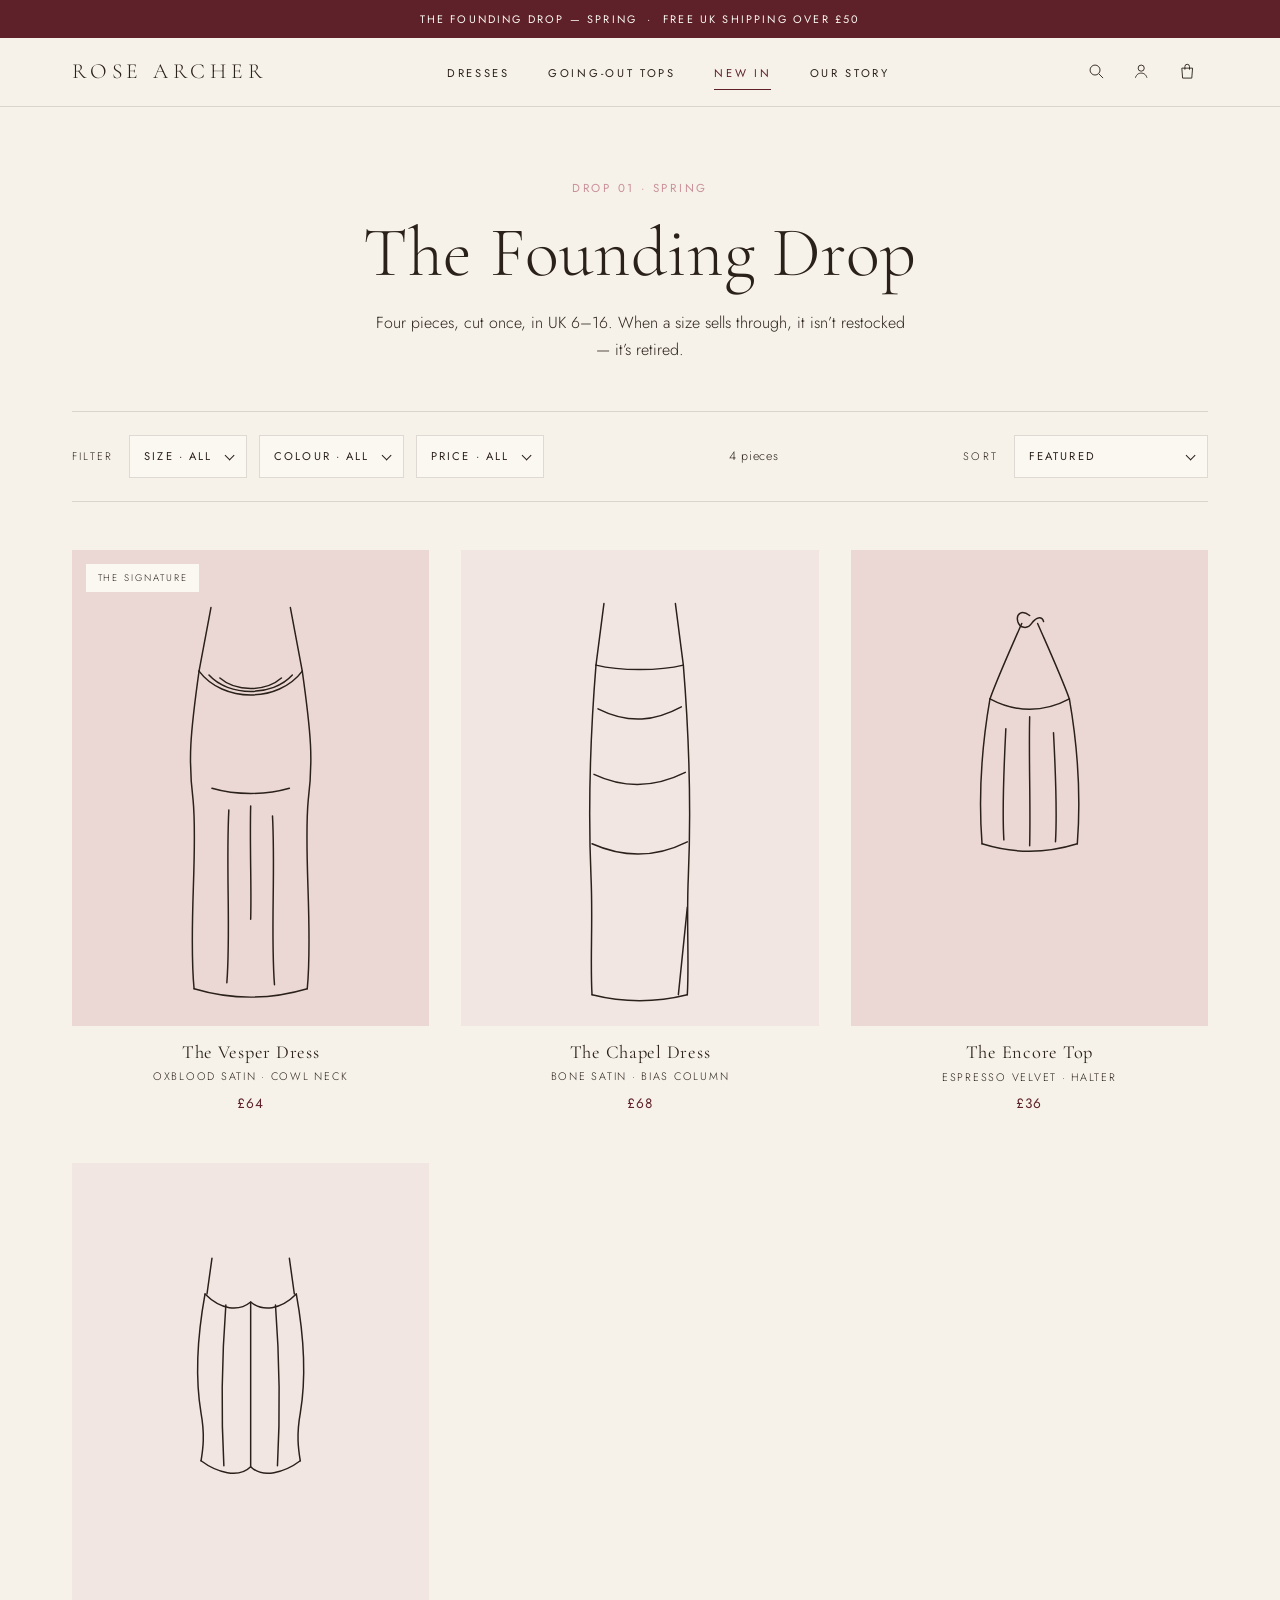
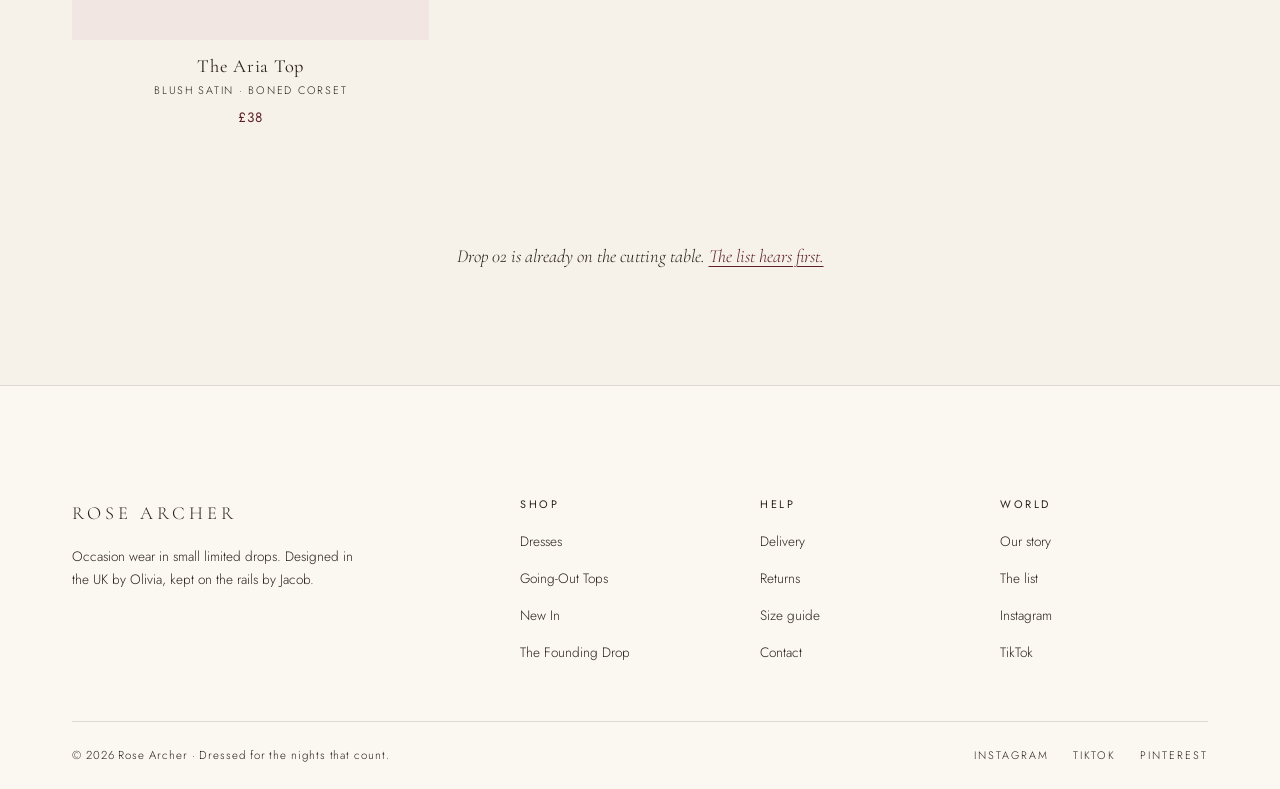
==== collection.html @ b54c7cce "Build Rose Archer storefront: homepage, product and collection pages Static HTML/CSS/JS occasion-wea" ====
<!DOCTYPE html>
<html lang="en-GB">
<head>
  <meta charset="UTF-8">
  <meta name="viewport" content="width=device-width, initial-scale=1.0">
  <title>The Founding Drop — Rose Archer</title>
  <meta name="description" content="Shop the Rose Archer founding drop — occasion dresses and going-out tops in a small limited release. UK sizes 6–16. When it's gone, it's gone.">
  <link rel="icon" href="data:image/svg+xml,%3Csvg xmlns='http://www.w3.org/2000/svg' viewBox='0 0 32 32'%3E%3Crect width='32' height='32' fill='%23F6F2EA'/%3E%3Ctext x='16' y='22' font-family='Georgia,serif' font-size='15' fill='%235E2129' text-anchor='middle'%3ERA%3C/text%3E%3C/svg%3E">
  <link rel="preconnect" href="https://fonts.googleapis.com">
  <link rel="preconnect" href="https://fonts.gstatic.com" crossorigin>
  <link href="https://fonts.googleapis.com/css2?family=Cormorant+Garamond:ital,wght@0,300;0,400;1,300;1,400&family=Jost:wght@300;400&display=swap" rel="stylesheet">
  <link rel="stylesheet" href="css/styles.css">
</head>
<body>

  <!-- ======================================================================
       SVG SPRITE — placeholder garment illustrations
       Swap the <svg> inside each .product-media for an <img> when
       photography exists — see README.md.
       ====================================================================== -->
  <svg xmlns="http://www.w3.org/2000/svg" style="display:none" aria-hidden="true">
    <symbol id="illo-vesper" viewBox="0 0 360 480">
      <g fill="none" stroke="currentColor" stroke-width="1.5" stroke-linecap="round" stroke-linejoin="round">
        <path d="M140 58 L128 122"/>
        <path d="M220 58 L232 122"/>
        <path d="M128 122 C152 154 208 154 232 122"/>
        <path d="M138 126 C158 148 202 148 222 126"/>
        <path d="M149 129 C165 143 195 143 211 129"/>
        <path d="M128 122 C119 186 117 212 122 252 C127 304 117 382 123 442"/>
        <path d="M232 122 C241 186 243 212 238 252 C233 304 243 382 237 442"/>
        <path d="M123 442 C160 453 200 453 237 442"/>
        <path d="M141 240 C165 247 195 247 219 240"/>
        <path d="M158 262 C155 322 160 384 156 436"/>
        <path d="M202 268 C205 326 200 386 204 438"/>
        <path d="M180 258 C179 300 181 342 180 372"/>
      </g>
    </symbol>
    <symbol id="illo-chapel" viewBox="0 0 360 480">
      <g fill="none" stroke="currentColor" stroke-width="1.5" stroke-linecap="round" stroke-linejoin="round">
        <path d="M144 54 L136 116"/>
        <path d="M216 54 L224 116"/>
        <path d="M136 116 C160 122 200 122 224 116"/>
        <path d="M136 116 C130 190 128 260 131 330 C133 374 130 414 132 448"/>
        <path d="M224 116 C230 190 232 260 229 330 C227 374 230 414 228 448"/>
        <path d="M132 448 C164 456 196 456 228 448"/>
        <path d="M138 160 C170 176 196 172 222 158"/>
        <path d="M134 226 C168 242 198 238 226 224"/>
        <path d="M132 296 C168 312 200 308 228 294"/>
        <path d="M228 360 L219 448"/>
      </g>
    </symbol>
    <symbol id="illo-encore" viewBox="0 0 360 480">
      <g fill="none" stroke="currentColor" stroke-width="1.5" stroke-linecap="round" stroke-linejoin="round">
        <path d="M180 66 C172 60 166 64 168 72 C170 79 178 80 182 74 C186 68 192 66 194 72"/>
        <path d="M172 74 C158 106 148 128 140 150"/>
        <path d="M188 74 C202 106 212 128 220 150"/>
        <path d="M140 150 C132 196 128 244 132 296"/>
        <path d="M220 150 C228 196 232 244 228 296"/>
        <path d="M132 296 C164 306 196 306 228 296"/>
        <path d="M140 150 C166 164 194 164 220 150"/>
        <path d="M156 180 C154 220 152 258 154 292"/>
        <path d="M204 184 C206 222 208 260 206 294"/>
        <path d="M180 168 C179 210 181 254 180 298"/>
      </g>
    </symbol>
    <symbol id="illo-aria" viewBox="0 0 360 480">
      <g fill="none" stroke="currentColor" stroke-width="1.5" stroke-linecap="round" stroke-linejoin="round">
        <path d="M134 132 C150 148 168 150 180 140 C192 150 210 148 226 132"/>
        <path d="M134 132 C126 176 124 216 130 252 C134 274 132 288 130 300"/>
        <path d="M226 132 C234 176 236 216 230 252 C226 274 228 288 230 300"/>
        <path d="M130 300 C146 312 168 318 180 306 C192 318 214 312 230 300"/>
        <path d="M155 143 C151 196 150 250 153 305"/>
        <path d="M180 140 C180 196 180 250 180 306"/>
        <path d="M205 143 C209 196 210 250 207 305"/>
        <path d="M141 96 L136 132"/>
        <path d="M219 96 L224 132"/>
      </g>
    </symbol>
  </svg>

  <a class="visually-hidden" href="#main">Skip to content</a>

  <p class="announcement">The founding drop — Spring &nbsp;·&nbsp; Free UK shipping over £50</p>

  <!-- ====================================================================
       HEADER
       ==================================================================== -->
  <header class="site-header">
    <div class="container header-inner">
      <button class="icon-btn menu-btn" type="button" data-menu-open aria-expanded="false" aria-controls="mobile-menu" aria-label="Open menu">
        <svg viewBox="0 0 24 24" fill="none" stroke="currentColor" stroke-width="1.2" aria-hidden="true">
          <path d="M3 7h18M3 12h18M3 17h18"/>
        </svg>
      </button>

      <a class="logo" href="index.html">Rose&nbsp;Archer</a>

      <nav class="primary-nav" aria-label="Main">
        <ul role="list">
          <li><a href="collection.html?cat=dresses">Dresses</a></li>
          <li><a href="collection.html?cat=tops">Going-Out Tops</a></li>
          <li><a href="collection.html" aria-current="page">New In</a></li>
          <li><a href="index.html#story">Our Story</a></li>
        </ul>
      </nav>

      <div class="header-actions">
        <button class="icon-btn" type="button" aria-label="Search">
          <svg viewBox="0 0 24 24" fill="none" stroke="currentColor" stroke-width="1.2" aria-hidden="true">
            <circle cx="10.5" cy="10.5" r="6.5"/>
            <path d="M15.5 15.5 L21 21"/>
          </svg>
        </button>
        <button class="icon-btn" type="button" aria-label="Account">
          <svg viewBox="0 0 24 24" fill="none" stroke="currentColor" stroke-width="1.2" aria-hidden="true">
            <circle cx="12" cy="8" r="4"/>
            <path d="M4.5 20.5 C6 15.8 9 14.5 12 14.5 C15 14.5 18 15.8 19.5 20.5"/>
          </svg>
        </button>
        <button class="icon-btn" type="button" data-bag-open aria-label="Open bag" aria-controls="bag-drawer">
          <svg viewBox="0 0 24 24" fill="none" stroke="currentColor" stroke-width="1.2" aria-hidden="true">
            <path d="M5 8 H19 L18 21 H6 Z"/>
            <path d="M9 10 V6 a3 3 0 0 1 6 0 v4"/>
          </svg>
          <span class="bag-count" data-bag-count hidden>0</span>
        </button>
      </div>
    </div>
  </header>

  <!-- Mobile slide-out menu -->
  <nav class="mobile-menu" id="mobile-menu" aria-label="Mobile" aria-hidden="true">
    <div class="mobile-menu-head">
      <span class="logo" aria-hidden="true">Rose&nbsp;Archer</span>
      <button class="icon-btn" type="button" data-menu-close aria-label="Close menu">
        <svg viewBox="0 0 24 24" fill="none" stroke="currentColor" stroke-width="1.2" aria-hidden="true">
          <path d="M5 5 L19 19 M19 5 L5 19"/>
        </svg>
      </button>
    </div>
    <nav aria-label="Mobile main">
      <a href="collection.html?cat=dresses">Dresses</a>
      <a href="collection.html?cat=tops">Going-Out Tops</a>
      <a href="collection.html">New In</a>
      <a href="index.html#story">Our Story</a>
    </nav>
    <p class="mobile-menu-foot">Free UK shipping over £50 &nbsp;·&nbsp; <a href="index.html#newsletter">Join the list</a></p>
  </nav>

  <main id="main">
    <div class="container">

      <!-- Collection head — title swaps when ?cat=dresses|tops is passed -->
      <header class="collection-head">
        <span class="eyebrow">Drop 01 · Spring</span>
        <h1 data-collection-title>The Founding Drop</h1>
        <p data-collection-text>Four pieces, cut once, in UK 6–16. When a size sells through, it isn’t restocked — it’s retired.</p>
      </header>

      <!-- ================================================================
           FILTERS & SORT
           ================================================================ -->
      <div class="toolbar">
        <div class="toolbar-filters">
          <span class="toolbar-label" id="filters-label">Filter</span>

          <div class="select">
            <label class="visually-hidden" for="filter-size">Size</label>
            <select id="filter-size" data-filter-size>
              <option value="any">Size · All</option>
              <option value="6">UK 6</option>
              <option value="8">UK 8</option>
              <option value="10">UK 10</option>
              <option value="12">UK 12</option>
              <option value="14">UK 14</option>
              <option value="16">UK 16</option>
            </select>
          </div>

          <div class="select">
            <label class="visually-hidden" for="filter-colour">Colour</label>
            <select id="filter-colour" data-filter-colour>
              <option value="any">Colour · All</option>
              <option value="oxblood">Oxblood</option>
              <option value="bone">Bone</option>
              <option value="espresso">Espresso</option>
              <option value="blush">Blush</option>
            </select>
          </div>

          <div class="select">
            <label class="visually-hidden" for="filter-price">Price</label>
            <select id="filter-price" data-filter-price>
              <option value="any">Price · All</option>
              <option value="under40">Under £40</option>
              <option value="40-60">£40 – £60</option>
              <option value="over60">Over £60</option>
            </select>
          </div>
        </div>

        <p class="results-count" data-results-count aria-live="polite">4 pieces</p>

        <div class="toolbar-sort">
          <label class="toolbar-label" for="sort">Sort</label>
          <div class="select">
            <select id="sort" data-sort>
              <option value="featured">Featured</option>
              <option value="price-asc">Price, low to high</option>
              <option value="price-desc">Price, high to low</option>
              <option value="name">Alphabetical</option>
            </select>
          </div>
        </div>
      </div>

      <!-- ================================================================
           PRODUCT GRID
           ================================================================ -->
      <div class="product-grid product-grid--3 collection-grid" data-collection-grid>

        <article class="product-card" data-product="vesper" data-category="dresses" data-colour="oxblood" data-price="64" data-sizes="6 8 10 12 14 16">
          <a class="card-media-link" href="product.html?p=vesper">
            <figure class="product-media media--blush">
              <svg viewBox="0 0 360 480" role="img" aria-label="Line illustration of the Vesper dress — a cowl-neck satin slip midi">
                <use href="#illo-vesper"/>
              </svg>
            </figure>
          </a>
          <p class="card-flag">The signature</p>
          <div class="card-quickadd" data-quickadd>
            <button class="quickadd-toggle" type="button" aria-expanded="false">Add to bag</button>
            <div class="quickadd-sizes" hidden>
              <span class="quickadd-label" aria-hidden="true">Select size · UK</span>
            </div>
          </div>
          <div class="card-info">
            <h3 class="card-name"><a href="product.html?p=vesper">The Vesper Dress</a></h3>
            <p class="card-meta">Oxblood satin · cowl neck</p>
            <p class="card-price">£64</p>
          </div>
        </article>

        <article class="product-card" data-product="chapel" data-category="dresses" data-colour="bone" data-price="68" data-sizes="6 8 10 12 14 16">
          <a class="card-media-link" href="product.html?p=chapel">
            <figure class="product-media media--blush-soft">
              <svg viewBox="0 0 360 480" role="img" aria-label="Line illustration of the Chapel dress — a bias-cut satin column">
                <use href="#illo-chapel"/>
              </svg>
            </figure>
          </a>
          <div class="card-quickadd" data-quickadd>
            <button class="quickadd-toggle" type="button" aria-expanded="false">Add to bag</button>
            <div class="quickadd-sizes" hidden>
              <span class="quickadd-label" aria-hidden="true">Select size · UK</span>
            </div>
          </div>
          <div class="card-info">
            <h3 class="card-name"><a href="product.html?p=chapel">The Chapel Dress</a></h3>
            <p class="card-meta">Bone satin · bias column</p>
            <p class="card-price">£68</p>
          </div>
        </article>

        <article class="product-card" data-product="encore" data-category="tops" data-colour="espresso" data-price="36" data-sizes="6 8 10 12 14 16">
          <a class="card-media-link" href="product.html?p=encore">
            <figure class="product-media media--blush">
              <svg viewBox="0 0 360 480" role="img" aria-label="Line illustration of the Encore top — a velvet halterneck">
                <use href="#illo-encore"/>
              </svg>
            </figure>
          </a>
          <div class="card-quickadd" data-quickadd>
            <button class="quickadd-toggle" type="button" aria-expanded="false">Add to bag</button>
            <div class="quickadd-sizes" hidden>
              <span class="quickadd-label" aria-hidden="true">Select size · UK</span>
            </div>
          </div>
          <div class="card-info">
            <h3 class="card-name"><a href="product.html?p=encore">The Encore Top</a></h3>
            <p class="card-meta">Espresso velvet · halter</p>
            <p class="card-price">£36</p>
          </div>
        </article>

        <article class="product-card" data-product="aria" data-category="tops" data-colour="blush" data-price="38" data-sizes="6 8 10 12 14 16">
          <a class="card-media-link" href="product.html?p=aria">
            <figure class="product-media media--blush-soft">
              <svg viewBox="0 0 360 480" role="img" aria-label="Line illustration of the Aria top — a boned satin corset">
                <use href="#illo-aria"/>
              </svg>
            </figure>
          </a>
          <div class="card-quickadd" data-quickadd>
            <button class="quickadd-toggle" type="button" aria-expanded="false">Add to bag</button>
            <div class="quickadd-sizes" hidden>
              <span class="quickadd-label" aria-hidden="true">Select size · UK</span>
            </div>
          </div>
          <div class="card-info">
            <h3 class="card-name"><a href="product.html?p=aria">The Aria Top</a></h3>
            <p class="card-meta">Blush satin · boned corset</p>
            <p class="card-price">£38</p>
          </div>
        </article>

      </div>

      <!-- Empty state when filters exclude everything -->
      <div class="no-results" data-no-results hidden>
        <p>Nothing in the drop matches those filters — it’s a small drop, deliberately.</p>
        <button class="btn btn--ghost" type="button" data-clear-filters>Clear filters</button>
      </div>

      <p class="collection-note">Drop 02 is already on the cutting table. <a href="index.html#newsletter">The list hears first.</a></p>

    </div>
  </main>

  <!-- ====================================================================
       FOOTER
       ==================================================================== -->
  <footer class="site-footer">
    <div class="container">
      <div class="footer-grid">
        <div class="footer-brand">
          <a class="logo" href="index.html">Rose&nbsp;Archer</a>
          <p>Occasion wear in small limited drops. Designed in the UK by Olivia, kept on the rails by Jacob.</p>
        </div>

        <nav class="footer-col" aria-label="Shop">
          <h3>Shop</h3>
          <ul role="list">
            <li><a href="collection.html?cat=dresses">Dresses</a></li>
            <li><a href="collection.html?cat=tops">Going-Out Tops</a></li>
            <li><a href="collection.html">New In</a></li>
            <li><a href="collection.html">The Founding Drop</a></li>
          </ul>
        </nav>

        <nav class="footer-col" aria-label="Help">
          <h3>Help</h3>
          <ul role="list">
            <li><a href="product.html#delivery">Delivery</a></li>
            <li><a href="product.html#delivery">Returns</a></li>
            <li><a href="product.html#size-fit">Size guide</a></li>
            <li><a href="mailto:hello@rosearcher.co.uk">Contact</a></li>
          </ul>
        </nav>

        <nav class="footer-col" aria-label="World">
          <h3>World</h3>
          <ul role="list">
            <li><a href="index.html#story">Our story</a></li>
            <li><a href="index.html#newsletter">The list</a></li>
            <li><a href="https://instagram.com" rel="noopener">Instagram</a></li>
            <li><a href="https://tiktok.com" rel="noopener">TikTok</a></li>
          </ul>
        </nav>
      </div>

      <div class="footer-base">
        <p>© <span data-year>2026</span> Rose Archer · Dressed for the nights that count.</p>
        <div class="footer-social">
          <a href="https://instagram.com" rel="noopener">Instagram</a>
          <a href="https://tiktok.com" rel="noopener">TikTok</a>
          <a href="https://pinterest.com" rel="noopener">Pinterest</a>
        </div>
      </div>
    </div>
  </footer>

  <!-- ====================================================================
       BAG DRAWER (shared across pages)
       ==================================================================== -->
  <div class="scrim" data-scrim></div>

  <aside class="bag-drawer" id="bag-drawer" aria-label="Shopping bag" aria-hidden="true">
    <div class="bag-head">
      <h2>Your bag <span class="visually-hidden">contains </span>(<span data-bag-count>0</span>)</h2>
      <button class="icon-btn" type="button" data-bag-close aria-label="Close bag">
        <svg viewBox="0 0 24 24" fill="none" stroke="currentColor" stroke-width="1.2" aria-hidden="true">
          <path d="M5 5 L19 19 M19 5 L5 19"/>
        </svg>
      </button>
    </div>

    <p class="bag-shipping" data-bag-shipping hidden aria-live="polite"></p>

    <ul class="bag-items" role="list" data-bag-items></ul>

    <div class="bag-empty" data-bag-empty>
      <p>Your bag is empty — for now.</p>
      <a class="btn btn--ghost" href="collection.html" data-bag-close>Shop the drop</a>
    </div>

    <div class="bag-foot" data-bag-foot hidden>
      <p class="bag-subtotal"><span>Subtotal</span> <span data-bag-subtotal>£0</span></p>
      <p class="bag-note">Shipping calculated at checkout · 14-day returns</p>
      <button class="btn btn--primary btn--full" type="button">Checkout</button>
    </div>
  </aside>

  <script src="js/main.js"></script>
</body>
</html>
---- css/styles.css ----
/* ==========================================================================
   ROSE ARCHER — styles.css
   --------------------------------------------------------------------------
   Single stylesheet for the Rose Archer storefront.

   Contents
   01. Custom properties (palette, type, spacing)
   02. Reset & base
   03. Typography
   04. Buttons & inline links
   05. Forms
   06. Layout helpers
   07. Announcement bar
   08. Header & navigation
   09. Mobile menu
   10. Hero
   11. Section heads
   12. Product cards & media
   13. Category panels
   14. Signature strip
   15. Reviews
   16. Brand story
   17. Newsletter
   18. Footer
   19. Scrim & bag drawer
   20. Product detail page
   21. Collection page
   22. Focus states, motion & accessibility

   Breakpoints: 520px · 760px · 960px (mobile-first, min-width queries)
   ========================================================================== */


/* ==========================================================================
   01. CUSTOM PROPERTIES
   Change the brand in one place. Every colour in the site refers back here.
   ========================================================================== */

:root {
  /* Palette */
  --bone:            #F6F2EA;  /* main background */
  --bone-light:      #FBF8F2;  /* cards & panels */
  --espresso:        #2B211B;  /* text & logo */
  --oxblood:         #5E2129;  /* signature accent: buttons, links, bar */
  --oxblood-pressed: #471820;  /* hover / pressed states */
  --rose:            #C9909A;  /* secondary accent, eyebrow text.
                                  NOTE: fails WCAG AA on bone at body sizes —
                                  use only for large or decorative text. */
  --blush:           #EBD8D4;  /* soft gradient panels */
  --blush-soft:      #F2E6E2;  /* softer gradient stop */
  --smoke:           #8D8680;  /* dividers & LARGE secondary text only.
                                  3.2:1 on bone — passes AA for large text,
                                  fails for body copy. */

  /* Derived tints (palette colours at low alpha — hairlines & washes) */
  --hairline:        rgba(43, 33, 27, 0.14);
  --hairline-strong: rgba(43, 33, 27, 0.32);
  --hairline-bone:   rgba(246, 242, 234, 0.28);
  --scrim:           rgba(43, 33, 27, 0.42);
  --shadow-soft:     0 24px 60px -30px rgba(43, 33, 27, 0.35);

  /* Typography */
  --font-display: "Cormorant Garamond", "Times New Roman", serif;
  --font-body:    "Jost", "Century Gothic", sans-serif;

  --track-logo: 0.22em;  /* brand name letterspacing */
  --track-ui:   0.24em;  /* nav, buttons, eyebrows */

  /* Rhythm */
  --space-section: clamp(4rem, 9vw, 7rem);
  --gutter: clamp(1.25rem, 4vw, 2.5rem);
  --container: 76rem;

  /* Motion */
  --ease: cubic-bezier(0.25, 0.1, 0.25, 1);
  --dur: 0.35s;
}


/* ==========================================================================
   02. RESET & BASE
   ========================================================================== */

*,
*::before,
*::after {
  box-sizing: border-box;
  margin: 0;
  padding: 0;
}

html {
  scroll-behavior: smooth;
  -webkit-text-size-adjust: 100%;
}

body {
  font-family: var(--font-body);
  font-weight: 300;
  font-size: 1rem;
  line-height: 1.7;
  color: var(--espresso);
  background-color: var(--bone);
  -webkit-font-smoothing: antialiased;
}

/* Lock scrolling while a drawer or menu is open (set by JS) */
body.is-locked {
  overflow: hidden;
}

img,
svg {
  display: block;
  max-width: 100%;
  height: auto;
}

ul[role="list"],
ol[role="list"] {
  list-style: none;
}

button {
  font: inherit;
  color: inherit;
  background: none;
  border: 0;
  cursor: pointer;
}

table {
  border-collapse: collapse;
  width: 100%;
}

[hidden] {
  display: none !important;
}


/* ==========================================================================
   03. TYPOGRAPHY
   ========================================================================== */

h1, h2, h3,
.display {
  font-family: var(--font-display);
  font-weight: 300;
  line-height: 1.12;
  letter-spacing: 0.01em;
}

h1 { font-size: clamp(2.6rem, 6.5vw, 4.4rem); }
h2 { font-size: clamp(1.9rem, 4vw, 2.75rem); }
h3 { font-size: clamp(1.35rem, 2.5vw, 1.6rem); font-weight: 400; }

/* Small uppercase label above headings */
.eyebrow {
  display: block;
  font-family: var(--font-body);
  font-size: 0.72rem;
  font-weight: 400;
  letter-spacing: var(--track-ui);
  text-transform: uppercase;
  color: var(--rose); /* decorative — headline beneath carries the meaning */
  margin-bottom: 1rem;
}

.lede {
  font-size: 1.05rem;
  max-width: 34em;
}

/* Italic accent inside serif headings */
.accent-italic {
  font-style: italic;
  color: var(--oxblood);
}

::selection {
  background: var(--blush);
  color: var(--espresso);
}


/* ==========================================================================
   04. BUTTONS & INLINE LINKS
   ========================================================================== */

.btn {
  display: inline-block;
  padding: 1rem 2.4rem;
  font-family: var(--font-body);
  font-size: 0.72rem;
  font-weight: 400;
  letter-spacing: var(--track-ui);
  text-transform: uppercase;
  text-decoration: none;
  text-align: center;
  border: 1px solid transparent;
  transition: background-color var(--dur) var(--ease),
              color var(--dur) var(--ease),
              border-color var(--dur) var(--ease);
}

.btn--primary {
  background-color: var(--oxblood);
  color: var(--bone-light);
}

.btn--primary:hover {
  background-color: var(--oxblood-pressed);
}

.btn--ghost {
  border-color: var(--hairline-strong);
  color: var(--espresso);
}

.btn--ghost:hover {
  border-color: var(--oxblood);
  color: var(--oxblood);
}

/* Ghost button for use on the dark oxblood strip */
.btn--ghost-light {
  border-color: var(--hairline-bone);
  color: var(--bone-light);
}

.btn--ghost-light:hover {
  border-color: var(--bone-light);
}

.btn--full {
  display: block;
  width: 100%;
}

.btn[disabled],
.btn[aria-disabled="true"] {
  opacity: 0.5;
  cursor: not-allowed;
}

/* Understated text link with a hairline underline */
.text-link {
  display: inline-block;
  font-size: 0.72rem;
  font-weight: 400;
  letter-spacing: var(--track-ui);
  text-transform: uppercase;
  text-decoration: none;
  color: var(--oxblood);
  padding-bottom: 0.35rem;
  border-bottom: 1px solid currentColor;
  transition: color var(--dur) var(--ease);
}

.text-link:hover {
  color: var(--oxblood-pressed);
}

/* Prose links */
p a,
li a {
  color: var(--oxblood);
  text-decoration: underline;
  text-underline-offset: 0.2em;
  text-decoration-thickness: 1px;
}

p a:hover,
li a:hover {
  color: var(--oxblood-pressed);
}


/* ==========================================================================
   05. FORMS
   ========================================================================== */

input,
select {
  font: inherit;
  color: var(--espresso);
  background-color: transparent;
  border: 0;
  border-radius: 0;
}

input::placeholder {
  color: var(--espresso);
  opacity: 0.55;
}

/* Minimal select, used in filters and sorting */
.select {
  position: relative;
  display: inline-block;
}

.select select {
  appearance: none;
  -webkit-appearance: none;
  padding: 0.7rem 2.1rem 0.7rem 0.9rem;
  font-size: 0.7rem;
  font-weight: 400;
  letter-spacing: 0.18em;
  text-transform: uppercase;
  border: 1px solid var(--hairline);
  background-color: var(--bone-light);
  cursor: pointer;
  transition: border-color var(--dur) var(--ease);
}

.select select:hover {
  border-color: var(--hairline-strong);
}

/* Drawn chevron for selects */
.select::after {
  content: "";
  position: absolute;
  right: 0.85rem;
  top: 50%;
  width: 0.45rem;
  height: 0.45rem;
  border-right: 1px solid var(--espresso);
  border-bottom: 1px solid var(--espresso);
  transform: translateY(-70%) rotate(45deg);
  pointer-events: none;
}


/* ==========================================================================
   06. LAYOUT HELPERS
   ========================================================================== */

.container {
  width: 100%;
  max-width: var(--container);
  margin-inline: auto;
  padding-inline: var(--gutter);
}

.section {
  padding-block: var(--space-section);
}

.visually-hidden {
  position: absolute !important;
  width: 1px;
  height: 1px;
  margin: -1px;
  padding: 0;
  overflow: hidden;
  clip: rect(0 0 0 0);
  white-space: nowrap;
  border: 0;
}

.divider {
  border: 0;
  border-top: 1px solid var(--hairline);
}


/* ==========================================================================
   07. ANNOUNCEMENT BAR
   ========================================================================== */

.announcement {
  background-color: var(--oxblood);
  color: var(--bone-light);
  text-align: center;
  padding: 0.6rem var(--gutter);
  font-size: 0.68rem;
  font-weight: 400;
  letter-spacing: 0.2em;
  text-transform: uppercase;
}


/* ==========================================================================
   08. HEADER & NAVIGATION
   ========================================================================== */

.site-header {
  position: sticky;
  top: 0;
  z-index: 40;
  background-color: var(--bone);
  border-bottom: 1px solid var(--hairline);
}

.header-inner {
  display: grid;
  grid-template-columns: auto 1fr auto;
  align-items: center;
  gap: 1rem;
  min-height: 4.25rem;
}

/* Brand wordmark — Cormorant Light, uppercase, wide tracking */
.logo {
  font-family: var(--font-display);
  font-weight: 300;
  font-size: 1.35rem;
  letter-spacing: var(--track-logo);
  text-transform: uppercase;
  text-decoration: none;
  color: var(--espresso);
  white-space: nowrap;
  /* optical correction for the trailing letterspace */
  margin-right: calc(var(--track-logo) * -1);
}

.primary-nav {
  display: none;
  justify-self: center;
}

.primary-nav ul {
  display: flex;
  gap: clamp(1.5rem, 3vw, 2.75rem);
}

.primary-nav a {
  font-size: 0.7rem;
  font-weight: 400;
  letter-spacing: var(--track-ui);
  text-transform: uppercase;
  text-decoration: none;
  color: var(--espresso);
  padding-block: 0.5rem;
  border-bottom: 1px solid transparent;
  transition: color var(--dur) var(--ease), border-color var(--dur) var(--ease);
}

.primary-nav a:hover,
.primary-nav a[aria-current="page"] {
  color: var(--oxblood);
  border-bottom-color: var(--oxblood);
}

/* Utility icons: search, account, bag, menu */
.header-actions {
  display: flex;
  align-items: center;
  gap: 0.25rem;
  justify-self: end;
}

.icon-btn {
  position: relative;
  display: inline-flex;
  align-items: center;
  justify-content: center;
  width: 2.6rem;
  height: 2.6rem;
  color: var(--espresso);
  transition: color var(--dur) var(--ease);
}

.icon-btn:hover {
  color: var(--oxblood);
}

.icon-btn svg {
  width: 1.15rem;
  height: 1.15rem;
}

/* Item count on the bag icon */
.bag-count {
  position: absolute;
  top: 0.2rem;
  right: 0.1rem;
  min-width: 1rem;
  height: 1rem;
  padding-inline: 0.2rem;
  display: inline-flex;
  align-items: center;
  justify-content: center;
  font-size: 0.6rem;
  font-weight: 400;
  letter-spacing: 0;
  background-color: var(--oxblood);
  color: var(--bone-light);
  border-radius: 50%;
}

.menu-btn {
  display: inline-flex;
}

@media (min-width: 760px) {
  .primary-nav { display: block; }
  .menu-btn { display: none; }
}


/* ==========================================================================
   09. MOBILE MENU
   ========================================================================== */

.mobile-menu {
  position: fixed;
  top: 0;
  left: 0;
  bottom: 0;
  z-index: 60;
  width: min(21rem, 88vw);
  display: flex;
  flex-direction: column;
  background-color: var(--bone-light);
  padding: 1.5rem var(--gutter) 2.5rem;
  transform: translateX(-102%);
  visibility: hidden;
  transition: transform var(--dur) var(--ease), visibility 0s linear var(--dur);
}

.mobile-menu.is-open {
  transform: translateX(0);
  visibility: visible;
  transition: transform var(--dur) var(--ease);
}

.mobile-menu-head {
  display: flex;
  align-items: center;
  justify-content: space-between;
  margin-bottom: 2.5rem;
}

.mobile-menu-head .logo {
  font-size: 1.1rem;
}

.mobile-menu nav a {
  display: block;
  padding: 1rem 0;
  font-family: var(--font-display);
  font-size: 1.6rem;
  font-weight: 300;
  text-decoration: none;
  color: var(--espresso);
  border-bottom: 1px solid var(--hairline);
  transition: color var(--dur) var(--ease);
}

.mobile-menu nav a:hover {
  color: var(--oxblood);
}

.mobile-menu-foot {
  margin-top: auto;
  padding-top: 2rem;
  font-size: 0.7rem;
  letter-spacing: 0.18em;
  text-transform: uppercase;
}

.mobile-menu-foot a {
  color: var(--oxblood);
  text-decoration: none;
}


/* ==========================================================================
   10. HERO
   ========================================================================== */

.hero {
  background: linear-gradient(155deg, var(--bone-light) 30%, var(--blush-soft) 72%, var(--blush) 100%);
  overflow: hidden;
}

.hero-inner {
  display: grid;
  gap: 3rem;
  align-items: center;
  padding-block: clamp(3.5rem, 8vw, 6.5rem);
}

.hero-copy .lede {
  margin: 1.5rem 0 2.25rem;
}

.hero-ctas {
  display: flex;
  flex-wrap: wrap;
  gap: 0.9rem;
}

/* Framed visual panel */
.hero-visual {
  position: relative;
  max-width: 26rem;
  width: 100%;
  margin-inline: auto;
}

.hero-frame {
  position: relative;
  border: 1px solid var(--hairline-strong);
  padding: 0.9rem;
  background-color: var(--bone-light);
}

/* Offset echo of the frame, for depth without shadow-heaviness */
.hero-frame::after {
  content: "";
  position: absolute;
  inset: 0;
  transform: translate(0.9rem, 0.9rem);
  border: 1px solid var(--hairline);
  pointer-events: none;
  z-index: -1;
}

.hero-frame .product-media {
  margin: 0;
}

.hero-caption {
  display: flex;
  justify-content: space-between;
  gap: 1rem;
  padding-top: 0.85rem;
  font-size: 0.68rem;
  letter-spacing: 0.2em;
  text-transform: uppercase;
}

@media (min-width: 960px) {
  .hero-inner {
    grid-template-columns: minmax(0, 7fr) minmax(0, 5fr);
    gap: 4rem;
  }
  .hero-visual { margin-inline: 0 auto; }
}


/* ==========================================================================
   11. SECTION HEADS
   ========================================================================== */

.section-head {
  max-width: 38em;
  margin-bottom: clamp(2.25rem, 5vw, 3.5rem);
}

.section-head--split {
  display: flex;
  flex-wrap: wrap;
  align-items: flex-end;
  justify-content: space-between;
  gap: 1.5rem;
  max-width: none;
}

.section-head--centre {
  margin-inline: auto;
  text-align: center;
}

.section-head p {
  margin-top: 0.9rem;
}


/* ==========================================================================
   12. PRODUCT CARDS & MEDIA
   ========================================================================== */

/*
   .product-media holds a placeholder illustration today and a photograph
   tomorrow: swap the inner <svg> for an <img> and nothing else changes.
   The background tone lives on the figure, not in the artwork.
*/
.product-media {
  position: relative;
  aspect-ratio: 3 / 4;
  overflow: hidden;
  background-color: var(--bone-light);
}

.product-media > svg,
.product-media > img {
  width: 100%;
  height: 100%;
  object-fit: cover;
  color: var(--espresso); /* illustrations stroke with currentColor */
  transition: transform 0.8s var(--ease);
}

.media--blush      { background-color: var(--blush); }
.media--blush-soft { background-color: var(--blush-soft); }
.media--bone       { background-color: var(--bone-light); }

.product-grid {
  display: grid;
  grid-template-columns: repeat(2, minmax(0, 1fr));
  gap: 2rem 1.25rem;
}

@media (min-width: 760px) {
  .product-grid { gap: 3rem 2rem; }
}

@media (min-width: 960px) {
  .product-grid--4 { grid-template-columns: repeat(4, minmax(0, 1fr)); }
  .product-grid--3 { grid-template-columns: repeat(3, minmax(0, 1fr)); }
}

.product-card {
  position: relative;
}

.card-media-link {
  display: block;
  text-decoration: none;
}

.product-card:hover .product-media > svg,
.product-card:hover .product-media > img,
.card-media-link:focus-visible .product-media > svg,
.card-media-link:focus-visible .product-media > img {
  transform: scale(1.04);
}

.card-info {
  padding-top: 1rem;
  text-align: center;
}

.card-name {
  font-family: var(--font-display);
  font-size: 1.15rem;
  font-weight: 400;
  letter-spacing: 0.04em;
}

.card-name a {
  color: var(--espresso);
  text-decoration: none;
  transition: color var(--dur) var(--ease);
}

.card-name a:hover {
  color: var(--oxblood);
}

.card-meta {
  font-size: 0.68rem;
  letter-spacing: 0.16em;
  text-transform: uppercase;
  margin-top: 0.3rem;
}

.card-price {
  font-size: 0.85rem;
  font-weight: 400;
  letter-spacing: 0.08em;
  margin-top: 0.4rem;
  color: var(--oxblood);
}

/* Sold-out treatment for future drops */
.card-flag {
  position: absolute;
  top: 0.9rem;
  left: 0.9rem;
  font-size: 0.6rem;
  letter-spacing: 0.2em;
  text-transform: uppercase;
  background-color: var(--bone-light);
  padding: 0.35rem 0.7rem;
}

/* --- Quick add ------------------------------------------------------- */

.card-quickadd {
  position: absolute;
  left: 0.75rem;
  right: 0.75rem;
  bottom: 0.75rem;
  opacity: 0;
  transform: translateY(0.35rem);
  transition: opacity var(--dur) var(--ease), transform var(--dur) var(--ease);
}

.product-card:hover .card-quickadd,
.product-card:focus-within .card-quickadd,
.card-quickadd.is-open {
  opacity: 1;
  transform: translateY(0);
}

/* No hover on touch screens: keep quick add quietly visible */
@media (hover: none) {
  .card-quickadd {
    opacity: 1;
    transform: none;
  }
}

.quickadd-toggle {
  display: block;
  width: 100%;
  padding: 0.8rem 1rem;
  font-size: 0.65rem;
  font-weight: 400;
  letter-spacing: var(--track-ui);
  text-transform: uppercase;
  background-color: var(--bone-light);
  color: var(--espresso);
  transition: background-color var(--dur) var(--ease), color var(--dur) var(--ease);
}

.quickadd-toggle:hover {
  background-color: var(--oxblood);
  color: var(--bone-light);
}

.quickadd-sizes {
  display: flex;
  align-items: center;
  justify-content: center;
  flex-wrap: wrap;
  gap: 0.25rem;
  padding: 0.55rem 0.5rem;
  background-color: var(--bone-light);
}

.quickadd-sizes .quickadd-label {
  flex-basis: 100%;
  text-align: center;
  font-size: 0.58rem;
  letter-spacing: 0.2em;
  text-transform: uppercase;
  padding-bottom: 0.25rem;
}

.quickadd-sizes button {
  min-width: 2rem;
  padding: 0.3rem 0.2rem;
  font-size: 0.7rem;
  transition: background-color var(--dur) var(--ease), color var(--dur) var(--ease);
}

.quickadd-sizes button:hover {
  background-color: var(--oxblood);
  color: var(--bone-light);
}


/* ==========================================================================
   13. CATEGORY PANELS
   ========================================================================== */

.category-panels {
  display: grid;
  gap: 1.25rem;
}

.category-panel {
  position: relative;
  display: flex;
  flex-direction: column;
  justify-content: flex-end;
  min-height: 24rem;
  padding: 2.5rem;
  overflow: hidden;
  color: var(--espresso); /* the panel is a link — keep inherited text espresso */
  text-decoration: none;
}

.category-panel--dresses {
  background: linear-gradient(160deg, var(--blush-soft) 0%, var(--blush) 85%);
}

.category-panel--tops {
  background: linear-gradient(200deg, var(--bone-light) 0%, var(--blush-soft) 90%);
}

/* The garment sketch floats behind the caption */
.category-art {
  position: absolute;
  inset: 0;
  display: flex;
  align-items: flex-start;
  justify-content: center;
  padding: 1.5rem 1.5rem 6rem;
  color: var(--espresso);
  opacity: 0.85;
  transition: transform 0.8s var(--ease);
}

.category-art svg {
  height: 100%;
  width: auto;
}

.category-panel:hover .category-art {
  transform: scale(1.03);
}

.category-copy {
  position: relative;
  background-color: var(--bone-light);
  padding: 1.5rem 1.75rem;
  max-width: 21rem;
}

.category-copy h3 {
  font-size: 1.5rem;
}

.category-copy p {
  font-size: 0.85rem;
  margin: 0.4rem 0 1.1rem;
}

@media (min-width: 760px) {
  .category-panels {
    grid-template-columns: 1fr 1fr;
    gap: 2rem;
  }
  .category-panel { min-height: 30rem; }
}


/* ==========================================================================
   14. SIGNATURE STRIP
   ========================================================================== */

.signature-strip {
  background-color: var(--oxblood);
  color: var(--bone-light);
  text-align: center;
}

.signature-strip .eyebrow {
  color: var(--rose);
}

.signature-strip h2 {
  font-style: italic;
  max-width: 18em;
  margin-inline: auto;
}

.signature-strip p {
  max-width: 36em;
  margin: 1.25rem auto 0;
  font-size: 0.95rem;
  color: var(--bone);
}


/* ==========================================================================
   15. REVIEWS
   ========================================================================== */

.reviews-grid {
  display: grid;
  gap: 2.5rem;
}

.review {
  text-align: center;
  padding: 0 1rem;
}

/* Hand-drawn double quotation mark, in soft rose */
.review-quote-mark {
  width: 2.1rem;
  height: auto;
  margin: 0 auto 1.25rem;
  color: var(--rose);
}

.review blockquote p {
  font-family: var(--font-display);
  font-style: italic;
  font-size: 1.35rem;
  line-height: 1.45;
}

.review figcaption {
  margin-top: 1.25rem;
  font-size: 0.68rem;
  letter-spacing: 0.2em;
  text-transform: uppercase;
}

.review figcaption span {
  display: block;
  margin-top: 0.3rem;
  color: var(--oxblood);
}

@media (min-width: 760px) {
  .reviews-grid {
    grid-template-columns: repeat(3, 1fr);
    gap: 3rem;
  }
}


/* ==========================================================================
   16. BRAND STORY
   ========================================================================== */

.story {
  background: linear-gradient(180deg, var(--bone) 0%, var(--blush-soft) 100%);
}

.story-inner {
  max-width: 42rem;
  margin-inline: auto;
  text-align: center;
}

.story-inner h2 {
  margin-bottom: 1.5rem;
}

.story-inner p + p {
  margin-top: 1.1rem;
}

.story-signature {
  margin-top: 2.25rem;
  font-family: var(--font-display);
  font-style: italic;
  font-size: 1.45rem;
  color: var(--oxblood);
}


/* ==========================================================================
   17. NEWSLETTER
   ========================================================================== */

.newsletter {
  border-top: 1px solid var(--hairline);
}

.newsletter-inner {
  max-width: 34rem;
  margin-inline: auto;
  text-align: center;
}

.newsletter p {
  margin-top: 0.9rem;
}

.newsletter-form {
  display: flex;
  margin-top: 2rem;
  border-bottom: 1px solid var(--hairline-strong);
  transition: border-color var(--dur) var(--ease);
}

.newsletter-form:focus-within {
  border-color: var(--oxblood);
}

.newsletter-form input {
  flex: 1;
  min-width: 0;
  padding: 0.9rem 0.25rem;
  letter-spacing: 0.04em;
}

.newsletter-form button {
  flex-shrink: 0;
  padding: 0.9rem 0 0.9rem 1.25rem;
  font-size: 0.7rem;
  font-weight: 400;
  letter-spacing: var(--track-ui);
  text-transform: uppercase;
  color: var(--oxblood);
  transition: color var(--dur) var(--ease);
}

.newsletter-form button:hover {
  color: var(--oxblood-pressed);
}

.newsletter-note {
  font-size: 0.8rem;
  margin-top: 1rem;
}

/* Replaces the form once submitted */
.newsletter-thanks {
  margin-top: 2rem;
  font-family: var(--font-display);
  font-style: italic;
  font-size: 1.3rem;
  color: var(--oxblood);
}


/* ==========================================================================
   18. FOOTER
   ========================================================================== */

.site-footer {
  background-color: var(--bone-light);
  border-top: 1px solid var(--hairline);
  padding-top: var(--space-section);
}

.footer-grid {
  display: grid;
  gap: 2.5rem;
  padding-bottom: 3.5rem;
}

.footer-brand .logo {
  font-size: 1.15rem;
}

.footer-brand p {
  margin-top: 1rem;
  font-size: 0.85rem;
  max-width: 22em;
}

.footer-col h3 {
  font-family: var(--font-body);
  font-size: 0.68rem;
  font-weight: 400;
  letter-spacing: var(--track-ui);
  text-transform: uppercase;
  margin-bottom: 1.1rem;
}

.footer-col ul li + li {
  margin-top: 0.6rem;
}

.footer-col a {
  font-size: 0.85rem;
  text-decoration: none;
  color: var(--espresso);
  transition: color var(--dur) var(--ease);
}

.footer-col a:hover {
  color: var(--oxblood);
}

.footer-base {
  display: flex;
  flex-wrap: wrap;
  align-items: center;
  justify-content: space-between;
  gap: 1rem;
  padding-block: 1.5rem;
  border-top: 1px solid var(--hairline);
  font-size: 0.72rem;
  letter-spacing: 0.08em;
}

.footer-social {
  display: flex;
  gap: 1.5rem;
}

.footer-social a {
  font-size: 0.68rem;
  letter-spacing: 0.18em;
  text-transform: uppercase;
  text-decoration: none;
  color: var(--espresso);
  transition: color var(--dur) var(--ease);
}

.footer-social a:hover {
  color: var(--oxblood);
}

@media (min-width: 760px) {
  .footer-grid {
    grid-template-columns: 2fr 1fr 1fr 1fr;
    gap: 2rem;
  }
}


/* ==========================================================================
   19. SCRIM & BAG DRAWER
   ========================================================================== */

.scrim {
  position: fixed;
  inset: 0;
  z-index: 50;
  background-color: var(--scrim);
  opacity: 0;
  visibility: hidden;
  transition: opacity var(--dur) var(--ease), visibility 0s linear var(--dur);
}

.scrim.is-visible {
  opacity: 1;
  visibility: visible;
  transition: opacity var(--dur) var(--ease);
}

.bag-drawer {
  position: fixed;
  top: 0;
  right: 0;
  bottom: 0;
  z-index: 60;
  width: min(26rem, 94vw);
  display: flex;
  flex-direction: column;
  background-color: var(--bone-light);
  transform: translateX(102%);
  visibility: hidden;
  transition: transform var(--dur) var(--ease), visibility 0s linear var(--dur);
}

.bag-drawer.is-open {
  transform: translateX(0);
  visibility: visible;
  transition: transform var(--dur) var(--ease);
}

.bag-head {
  display: flex;
  align-items: center;
  justify-content: space-between;
  padding: 1.4rem var(--gutter) 1.2rem;
  border-bottom: 1px solid var(--hairline);
}

.bag-head h2 {
  font-size: 1.4rem;
}

/* Progress toward free shipping */
.bag-shipping {
  padding: 0.9rem var(--gutter);
  font-size: 0.75rem;
  letter-spacing: 0.06em;
  text-align: center;
  background-color: var(--blush-soft);
}

.bag-items {
  flex: 1;
  overflow-y: auto;
  padding: 0.5rem var(--gutter);
}

.bag-item {
  display: grid;
  grid-template-columns: 4.5rem 1fr auto;
  gap: 1rem;
  padding: 1.25rem 0;
  border-bottom: 1px solid var(--hairline);
}

.bag-item-media {
  aspect-ratio: 3 / 4;
  background-color: var(--blush-soft);
  overflow: hidden;
}

.bag-item-media svg {
  width: 100%;
  height: 100%;
  color: var(--espresso);
}

.bag-item-name {
  font-family: var(--font-display);
  font-size: 1.05rem;
  font-weight: 400;
}

.bag-item-meta {
  font-size: 0.68rem;
  letter-spacing: 0.12em;
  text-transform: uppercase;
  margin-top: 0.25rem;
}

.bag-item-price {
  font-size: 0.85rem;
  text-align: right;
}

.bag-qty {
  display: inline-flex;
  align-items: center;
  gap: 0.1rem;
  margin-top: 0.7rem;
  border: 1px solid var(--hairline);
}

.bag-qty button {
  width: 1.8rem;
  height: 1.8rem;
  font-size: 0.95rem;
  line-height: 1;
  transition: color var(--dur) var(--ease);
}

.bag-qty button:hover {
  color: var(--oxblood);
}

.bag-qty span {
  min-width: 1.4rem;
  text-align: center;
  font-size: 0.8rem;
}

.bag-item-remove {
  display: block;
  margin-top: 0.9rem;
  margin-left: auto;
  font-size: 0.62rem;
  letter-spacing: 0.16em;
  text-transform: uppercase;
  text-decoration: underline;
  text-underline-offset: 0.25em;
  color: var(--espresso);
  transition: color var(--dur) var(--ease);
}

.bag-item-remove:hover {
  color: var(--oxblood);
}

.bag-empty {
  padding: 3.5rem var(--gutter);
  text-align: center;
}

.bag-empty p {
  font-family: var(--font-display);
  font-style: italic;
  font-size: 1.3rem;
  margin-bottom: 1.75rem;
}

.bag-foot {
  padding: 1.25rem var(--gutter) 1.75rem;
  border-top: 1px solid var(--hairline);
}

.bag-subtotal {
  display: flex;
  justify-content: space-between;
  font-size: 0.8rem;
  letter-spacing: 0.14em;
  text-transform: uppercase;
  margin-bottom: 0.4rem;
}

.bag-note {
  font-size: 0.75rem;
  margin-bottom: 1.1rem;
}


/* ==========================================================================
   20. PRODUCT DETAIL PAGE
   ========================================================================== */

.breadcrumb {
  padding-top: 1.75rem;
  font-size: 0.68rem;
  letter-spacing: 0.14em;
  text-transform: uppercase;
}

.breadcrumb a {
  color: var(--espresso);
  text-decoration: none;
}

.breadcrumb a:hover {
  color: var(--oxblood);
}

.breadcrumb [aria-hidden="true"] {
  margin-inline: 0.5rem;
  color: var(--smoke); /* decorative separator */
}

.product-layout {
  display: grid;
  gap: 2.5rem;
  padding-block: 1.75rem var(--space-section);
}

@media (min-width: 960px) {
  .product-layout {
    grid-template-columns: minmax(0, 7fr) minmax(0, 5fr);
    gap: 4.5rem;
  }
}

/* --- Gallery ---------------------------------------------------------- */

.gallery-main .product-media {
  aspect-ratio: 3 / 4;
}

.gallery-thumbs {
  display: flex;
  gap: 0.75rem;
  margin-top: 0.75rem;
}

.gallery-thumb {
  width: 4.5rem;
  padding: 0;
  border: 1px solid transparent;
  transition: border-color var(--dur) var(--ease);
}

.gallery-thumb .product-media {
  aspect-ratio: 3 / 4;
}

.gallery-thumb[aria-current="true"] {
  border-color: var(--oxblood);
}

.gallery-thumb:hover {
  border-color: var(--hairline-strong);
}

/* --- Purchase column --------------------------------------------------- */

.product-info .eyebrow {
  margin-bottom: 0.6rem;
}

.product-title {
  font-size: clamp(2rem, 4.5vw, 2.75rem);
}

.product-price {
  font-size: 1.1rem;
  font-weight: 400;
  letter-spacing: 0.08em;
  margin-top: 0.75rem;
  color: var(--oxblood);
}

.option-group {
  margin-top: 1.75rem;
}

.option-label {
  display: flex;
  justify-content: space-between;
  font-size: 0.68rem;
  font-weight: 400;
  letter-spacing: 0.2em;
  text-transform: uppercase;
  margin-bottom: 0.8rem;
}

.option-label .option-value {
  letter-spacing: 0.08em;
  text-transform: none;
  font-style: italic;
  font-family: var(--font-display);
  font-size: 0.9rem;
}

.size-guide-link {
  color: var(--oxblood);
  text-decoration: underline;
  text-underline-offset: 0.25em;
  letter-spacing: 0.1em;
}

/* Colour swatches */
.swatch-list {
  display: flex;
  gap: 0.7rem;
}

.swatch {
  width: 2rem;
  height: 2rem;
  border-radius: 50%;
  border: 1px solid var(--hairline-strong);
  padding: 0.2rem;
  background-clip: content-box;
  transition: border-color var(--dur) var(--ease);
}

.swatch[aria-pressed="true"] {
  border-color: var(--oxblood);
}

/* Size pills */
.size-list {
  display: flex;
  flex-wrap: wrap;
  gap: 0.6rem;
}

.size-option {
  min-width: 3rem;
  padding: 0.65rem 0.5rem;
  font-size: 0.78rem;
  letter-spacing: 0.08em;
  text-align: center;
  border: 1px solid var(--hairline);
  transition: border-color var(--dur) var(--ease),
              background-color var(--dur) var(--ease),
              color var(--dur) var(--ease);
}

.size-option:hover {
  border-color: var(--espresso);
}

.size-option[aria-pressed="true"] {
  background-color: var(--oxblood);
  border-color: var(--oxblood);
  color: var(--bone-light);
}

.size-hint {
  margin-top: 0.7rem;
  font-size: 0.78rem;
  color: var(--oxblood);
}

.add-to-bag {
  margin-top: 2rem;
}

/* Confirmation flash after adding */
.add-confirm {
  margin-top: 0.8rem;
  font-size: 0.8rem;
  text-align: center;
  color: var(--oxblood);
}

.trust-line {
  display: flex;
  flex-direction: column;
  gap: 0.45rem;
  margin-top: 1.75rem;
  padding: 1.1rem 1.25rem;
  background-color: var(--blush-soft);
  font-size: 0.75rem;
  letter-spacing: 0.06em;
}

.trust-line li {
  list-style: none;
  display: flex;
  align-items: center;
  gap: 0.6rem;
}

/* Small drawn diamond bullet */
.trust-line li::before {
  content: "";
  width: 0.32rem;
  height: 0.32rem;
  flex-shrink: 0;
  background-color: var(--oxblood);
  transform: rotate(45deg);
}

/* --- Accordions --------------------------------------------------------- */

.accordions {
  margin-top: 2.25rem;
  border-top: 1px solid var(--hairline);
}

.accordion {
  border-bottom: 1px solid var(--hairline);
}

.accordion-trigger {
  display: flex;
  align-items: center;
  justify-content: space-between;
  gap: 1rem;
  width: 100%;
  padding: 1.1rem 0;
  font-size: 0.72rem;
  font-weight: 400;
  letter-spacing: var(--track-ui);
  text-transform: uppercase;
  text-align: left;
  transition: color var(--dur) var(--ease);
}

.accordion-trigger:hover {
  color: var(--oxblood);
}

/* Drawn plus that rotates to a cross-less minus */
.accordion-icon {
  position: relative;
  flex-shrink: 0;
  width: 0.8rem;
  height: 0.8rem;
}

.accordion-icon::before,
.accordion-icon::after {
  content: "";
  position: absolute;
  inset: 0;
  margin: auto;
  background-color: currentColor;
  transition: transform var(--dur) var(--ease);
}

.accordion-icon::before {
  width: 100%;
  height: 1px;
}

.accordion-icon::after {
  width: 1px;
  height: 100%;
}

.accordion-trigger[aria-expanded="true"] .accordion-icon::after {
  transform: scaleY(0);
}

.accordion-panel {
  overflow: hidden;
  max-height: 0;
  transition: max-height var(--dur) var(--ease);
}

.accordion-body {
  padding: 0.25rem 0 1.5rem;
  font-size: 0.9rem;
}

.accordion-body p + p,
.accordion-body table,
.accordion-body p + ul {
  margin-top: 0.9rem;
}

.accordion-body ul {
  padding-left: 1.1rem;
}

.accordion-body li + li {
  margin-top: 0.35rem;
}

/* Measurements table */
.fit-table {
  font-size: 0.8rem;
}

.fit-table caption {
  text-align: left;
  font-size: 0.68rem;
  letter-spacing: 0.16em;
  text-transform: uppercase;
  padding-bottom: 0.6rem;
}

.fit-table th,
.fit-table td {
  padding: 0.5rem 0.6rem;
  text-align: center;
  border: 1px solid var(--hairline);
  font-weight: 300;
}

.fit-table thead th {
  font-weight: 400;
  letter-spacing: 0.08em;
  background-color: var(--blush-soft);
}

.fit-table tbody th {
  font-weight: 400;
  background-color: var(--bone-light);
}

.fit-note {
  margin-top: 0.8rem;
  font-size: 0.78rem;
  font-style: italic;
  font-family: var(--font-display);
  font-size: 0.95rem;
}

/* --- Complete the look --------------------------------------------------- */

.related {
  border-top: 1px solid var(--hairline);
}


/* ==========================================================================
   21. COLLECTION PAGE
   ========================================================================== */

.collection-head {
  padding-block: clamp(2.5rem, 6vw, 4.5rem) 0;
  text-align: center;
}

.collection-head p {
  max-width: 34em;
  margin: 1rem auto 0;
}

/* Filter & sort toolbar */
.toolbar {
  position: relative;
  z-index: 5;
  display: flex;
  flex-wrap: wrap;
  align-items: center;
  justify-content: space-between;
  gap: 1rem;
  padding-block: 1.4rem;
  margin-block: clamp(2rem, 5vw, 3rem);
  border-top: 1px solid var(--hairline);
  border-bottom: 1px solid var(--hairline);
}

.toolbar-filters {
  display: flex;
  flex-wrap: wrap;
  align-items: center;
  gap: 0.75rem;
}

.toolbar-label {
  font-size: 0.68rem;
  letter-spacing: 0.2em;
  text-transform: uppercase;
  margin-right: 0.25rem;
}

.toolbar-sort {
  display: flex;
  align-items: center;
  gap: 0.75rem;
}

.results-count {
  width: 100%;
  font-size: 0.78rem;
  letter-spacing: 0.06em;
}

@media (min-width: 760px) {
  .results-count { width: auto; }
}

/* Clear-filters link, shown only when filters bite */
.clear-filters {
  font-size: 0.68rem;
  letter-spacing: 0.16em;
  text-transform: uppercase;
  text-decoration: underline;
  text-underline-offset: 0.3em;
  color: var(--oxblood);
}

.clear-filters:hover {
  color: var(--oxblood-pressed);
}

/* Empty state when filters exclude everything */
.no-results {
  padding: 4rem 1rem;
  text-align: center;
}

.no-results p {
  font-family: var(--font-display);
  font-style: italic;
  font-size: 1.4rem;
  margin-bottom: 1.5rem;
}

.collection-grid {
  padding-bottom: var(--space-section);
}

/* Editor's note tucked beneath the grid */
.collection-note {
  max-width: 30rem;
  margin: 0 auto;
  padding-bottom: var(--space-section);
  text-align: center;
  font-family: var(--font-display);
  font-style: italic;
  font-size: 1.15rem;
}


/* ==========================================================================
   22. FOCUS STATES, MOTION & ACCESSIBILITY
   ========================================================================== */

/* Visible focus, always in the signature oxblood */
:focus-visible {
  outline: 2px solid var(--oxblood);
  outline-offset: 3px;
}

/* On oxblood surfaces the ring flips to bone for contrast */
.announcement :focus-visible,
.signature-strip :focus-visible,
.btn--primary:focus-visible {
  outline-color: var(--bone-light);
  outline-offset: 2px;
}

/* Respect reduced-motion preferences: remove movement, keep state changes */
@media (prefers-reduced-motion: reduce) {
  html {
    scroll-behavior: auto;
  }

  *,
  *::before,
  *::after {
    transition-duration: 0.01ms !important;
    animation-duration: 0.01ms !important;
    animation-iteration-count: 1 !important;
  }

  .product-card:hover .product-media > svg,
  .product-card:hover .product-media > img,
  .category-panel:hover .category-art {
    transform: none;
  }
}
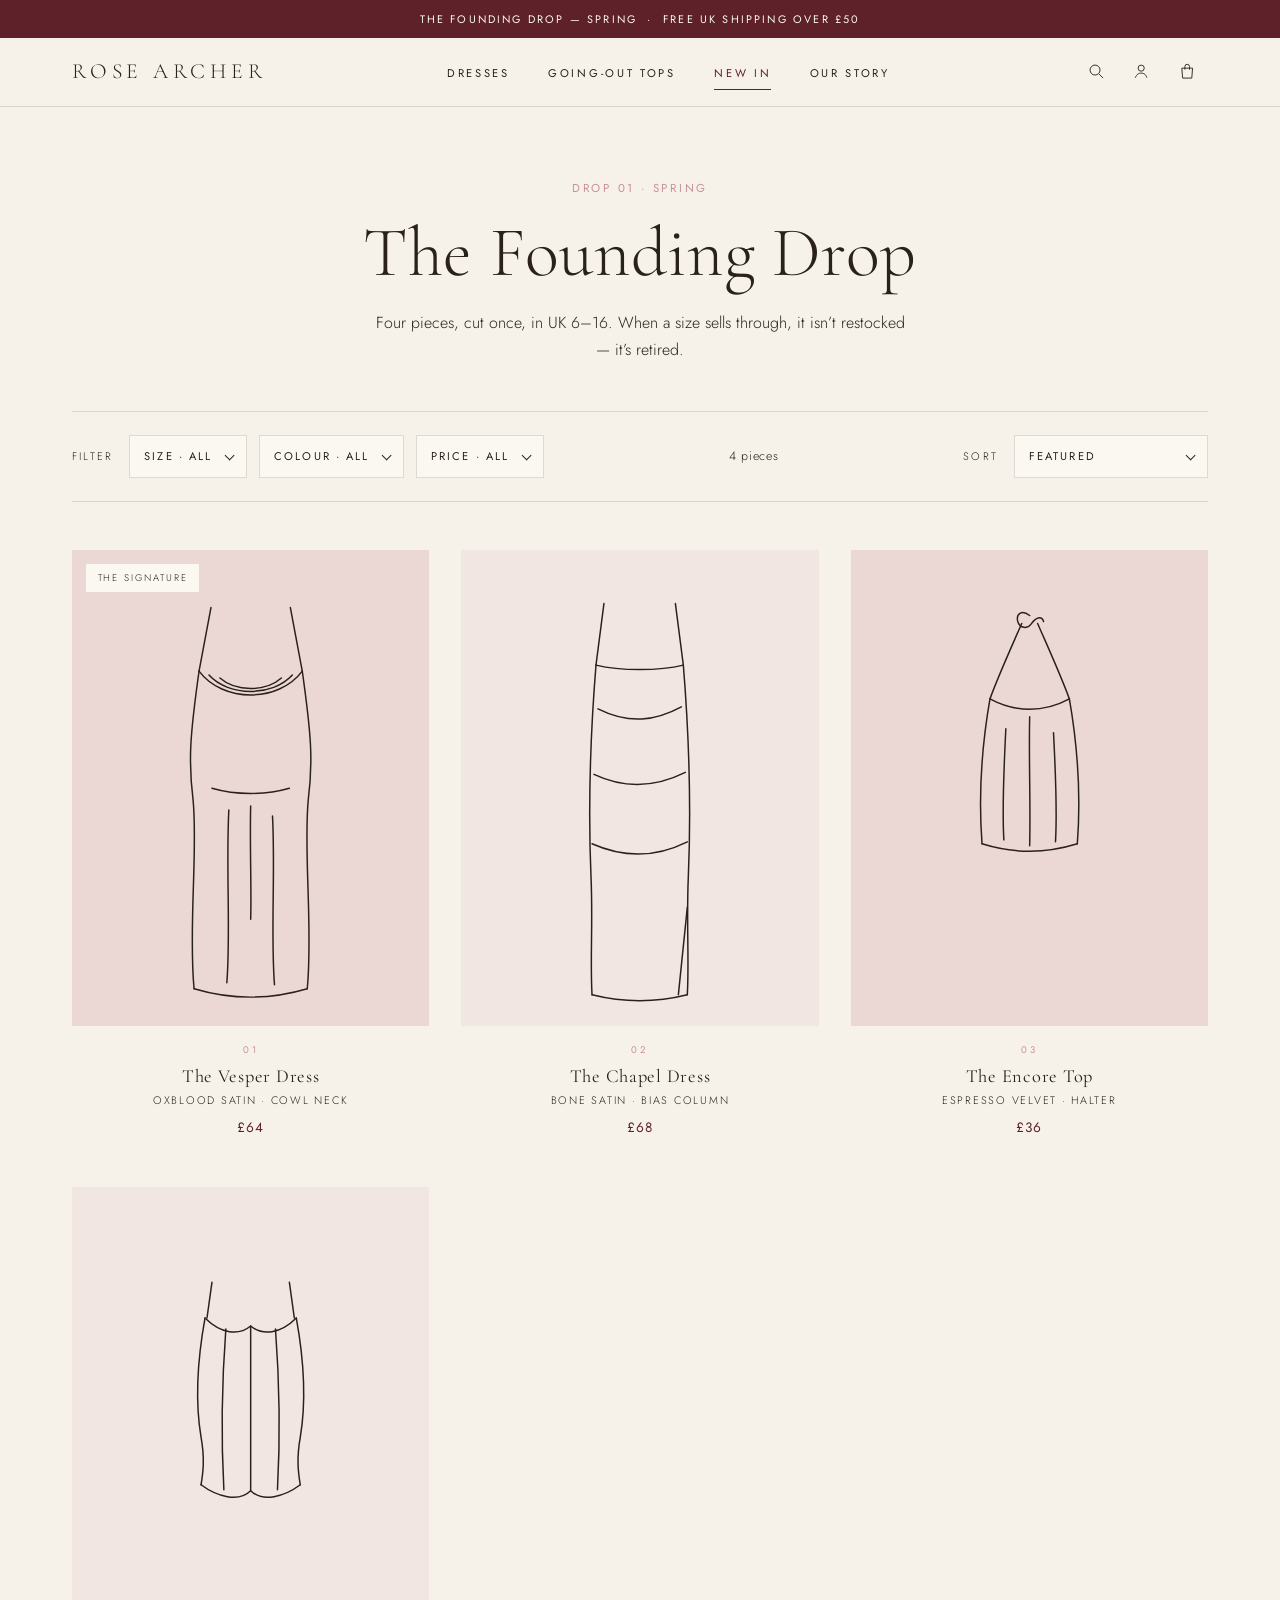
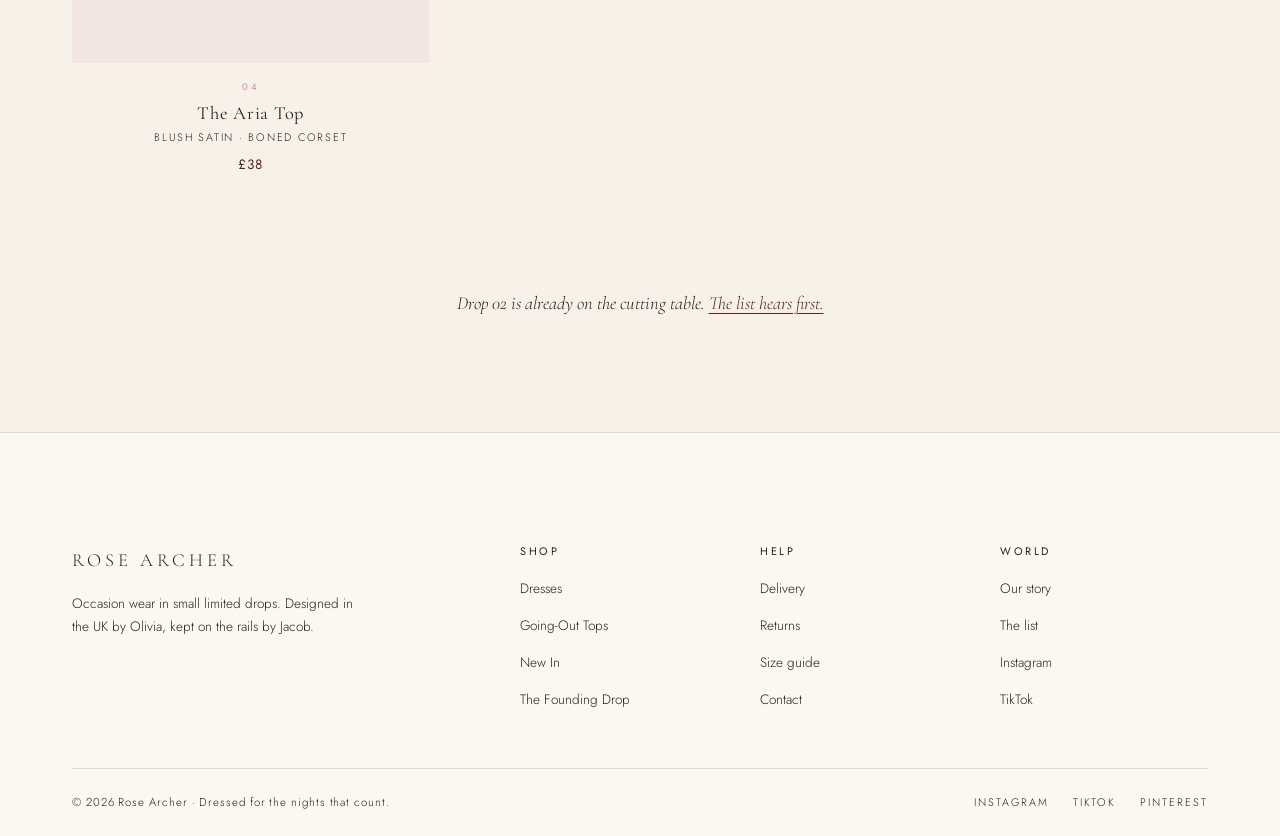
==== commit d31412bb: "Elevate homepage with 21st.dev-inspired editorial patterns Design pass grounded in 21st.dev catalog " ====
--- a/collection.html
+++ b/collection.html
@@ -78,7 +78,7 @@
     </symbol>
   </svg>
 
-  <a class="visually-hidden" href="#main">Skip to content</a>
+  <a class="skip-link" href="#main">Skip to content</a>
 
   <p class="announcement">The founding drop — Spring &nbsp;·&nbsp; Free UK shipping over £50</p>
 
@@ -235,6 +235,7 @@
             </div>
           </div>
           <div class="card-info">
+            <span class="card-num" aria-hidden="true">01</span>
             <h3 class="card-name"><a href="product.html?p=vesper">The Vesper Dress</a></h3>
             <p class="card-meta">Oxblood satin · cowl neck</p>
             <p class="card-price">£64</p>
@@ -256,6 +257,7 @@
             </div>
           </div>
           <div class="card-info">
+            <span class="card-num" aria-hidden="true">02</span>
             <h3 class="card-name"><a href="product.html?p=chapel">The Chapel Dress</a></h3>
             <p class="card-meta">Bone satin · bias column</p>
             <p class="card-price">£68</p>
@@ -277,6 +279,7 @@
             </div>
           </div>
           <div class="card-info">
+            <span class="card-num" aria-hidden="true">03</span>
             <h3 class="card-name"><a href="product.html?p=encore">The Encore Top</a></h3>
             <p class="card-meta">Espresso velvet · halter</p>
             <p class="card-price">£36</p>
@@ -298,6 +301,7 @@
             </div>
           </div>
           <div class="card-info">
+            <span class="card-num" aria-hidden="true">04</span>
             <h3 class="card-name"><a href="product.html?p=aria">The Aria Top</a></h3>
             <p class="card-meta">Blush satin · boned corset</p>
             <p class="card-price">£38</p>
--- a/css/styles.css
+++ b/css/styles.css
@@ -366,6 +366,26 @@
   border-top: 1px solid var(--hairline);
 }
 
+/* Skip-to-content link — hidden until focused, then drops in at the top */
+.skip-link {
+  position: absolute;
+  top: -100%;
+  left: 50%;
+  transform: translateX(-50%);
+  z-index: 100;
+  padding: 0.8rem 1.6rem;
+  font-size: 0.72rem;
+  letter-spacing: var(--track-ui);
+  text-transform: uppercase;
+  text-decoration: none;
+  background-color: var(--oxblood);
+  color: var(--bone-light);
+}
+
+.skip-link:focus-visible {
+  top: 0;
+}
+
 
 /* ==========================================================================
    07. ANNOUNCEMENT BAR
@@ -635,12 +655,69 @@
   text-transform: uppercase;
 }
 
+/* --- Editorial collage ---------------------------------------------------
+   Main frame + smaller overlapping detail frame over a soft circular wash,
+   with a vertical drop caption running up the right edge. */
+
+.hero-collage {
+  position: relative;
+  padding: 1.5rem 1.5rem 2.75rem 2.25rem;
+}
+
+/* Soft blush disc behind the frames */
+.hero-wash {
+  position: absolute;
+  top: -0.5rem;
+  right: -0.75rem;
+  width: 62%;
+  aspect-ratio: 1;
+  border-radius: 50%;
+  background: radial-gradient(circle at 40% 40%, var(--blush) 0%, var(--blush-soft) 70%, transparent 72%);
+  pointer-events: none;
+}
+
+.hero-frame--main {
+  position: relative;
+  z-index: 1;
+}
+
+/* Overlapping detail frame, lower left — sits clear of the main caption */
+.hero-frame--detail {
+  position: absolute;
+  z-index: 2;
+  left: 0;
+  bottom: 4.75rem;
+  width: 42%;
+  padding: 0.55rem;
+  box-shadow: var(--shadow-soft);
+}
+
+.hero-frame--detail::after {
+  content: none; /* no echo on the small frame — one is enough */
+}
+
+/* Vertical drop caption along the right edge */
+.hero-vertical {
+  position: absolute;
+  top: 50%;
+  right: -0.4rem;
+  transform: translateY(-50%);
+  writing-mode: vertical-rl;
+  font-size: 0.6rem;
+  letter-spacing: 0.32em;
+  text-transform: uppercase;
+  color: var(--rose); /* decorative — repeats the eyebrow above */
+  white-space: nowrap;
+}
+
 @media (min-width: 960px) {
   .hero-inner {
     grid-template-columns: minmax(0, 7fr) minmax(0, 5fr);
     gap: 4rem;
   }
   .hero-visual { margin-inline: 0 auto; }
+  .hero-collage { padding: 2rem 2rem 3.25rem 3rem; }
+  .hero-vertical { right: -0.2rem; }
 }
 
 
@@ -665,6 +742,16 @@
 .section-head--centre {
   margin-inline: auto;
   text-align: center;
+}
+
+/* Short hairline ornament beneath centred heads — invitation-card cadence */
+.section-head--centre h2::after {
+  content: "";
+  display: block;
+  width: 2.75rem;
+  height: 1px;
+  margin: 1.4rem auto 0;
+  background-color: var(--hairline-strong);
 }
 
 .section-head p {
@@ -737,6 +824,16 @@
   text-align: center;
 }
 
+/* Editorial index number above the name — decorative, aria-hidden */
+.card-num {
+  display: block;
+  font-size: 0.6rem;
+  font-weight: 400;
+  letter-spacing: 0.32em;
+  color: var(--rose);
+  margin-bottom: 0.45rem;
+}
+
 .card-name {
   font-family: var(--font-display);
   font-size: 1.15rem;
@@ -858,6 +955,104 @@
 }
 
 
+/* --- The founding edit: quiet-luxury index ------------------------------
+   Desktop only: a numbered list of the drop; hovering or focusing a row
+   swaps the featured panel beside it. Below 960px the card grid shows
+   instead (the .edit-showcase is display:none). -------------------------- */
+
+.edit-showcase {
+  display: none;
+}
+
+@media (min-width: 960px) {
+  .edit-showcase {
+    display: grid;
+    grid-template-columns: minmax(0, 7fr) minmax(0, 5fr);
+    gap: 4rem;
+    align-items: center;
+  }
+
+  /* The showcase replaces the grid at desktop widths */
+  .edit-showcase + .product-grid--4 {
+    display: none;
+  }
+}
+
+.edit-list {
+  border-top: 1px solid var(--hairline);
+}
+
+.edit-row {
+  display: grid;
+  grid-template-columns: 2.6rem 1fr auto;
+  align-items: baseline;
+  gap: 1.25rem;
+  padding: 1.5rem 0.5rem;
+  text-decoration: none;
+  color: var(--espresso);
+  border-bottom: 1px solid var(--hairline);
+}
+
+.edit-num {
+  font-size: 0.65rem;
+  letter-spacing: 0.32em;
+  color: var(--rose); /* decorative index */
+}
+
+.edit-name {
+  font-family: var(--font-display);
+  font-size: clamp(1.6rem, 2.4vw, 2rem);
+  font-weight: 300;
+  line-height: 1.15;
+  transition: color var(--dur) var(--ease), font-style 0s;
+}
+
+.edit-row:hover .edit-name,
+.edit-row.is-active .edit-name {
+  color: var(--oxblood);
+  font-style: italic;
+}
+
+.edit-detail {
+  display: flex;
+  flex-direction: column;
+  align-items: flex-end;
+  gap: 0.3rem;
+  text-align: right;
+}
+
+.edit-meta {
+  font-size: 0.62rem;
+  letter-spacing: 0.16em;
+  text-transform: uppercase;
+}
+
+.edit-price {
+  font-size: 0.85rem;
+  letter-spacing: 0.08em;
+  color: var(--oxblood);
+}
+
+/* Featured panel: stacked figures, the active one fades in */
+.edit-preview {
+  position: relative;
+  aspect-ratio: 3 / 4;
+  max-height: 34rem;
+}
+
+.edit-preview .product-media {
+  position: absolute;
+  inset: 0;
+  aspect-ratio: auto;
+  opacity: 0;
+  transition: opacity 0.45s var(--ease);
+}
+
+.edit-preview .product-media.is-active {
+  opacity: 1;
+}
+
+
 /* ==========================================================================
    13. CATEGORY PANELS
    ========================================================================== */
@@ -942,6 +1137,13 @@
   background-color: var(--oxblood);
   color: var(--bone-light);
   text-align: center;
+}
+
+/* Hairline invitation border inside the strip */
+.signature-strip .container {
+  max-width: 56rem;
+  border: 1px solid var(--hairline-bone);
+  padding-block: clamp(2.5rem, 5vw, 3.5rem);
 }
 
 .signature-strip .eyebrow {
@@ -1710,7 +1912,6 @@
 
 .fit-note {
   margin-top: 0.8rem;
-  font-size: 0.78rem;
   font-style: italic;
   font-family: var(--font-display);
   font-size: 0.95rem;
@@ -1835,13 +2036,34 @@
   outline-offset: 3px;
 }
 
-/* On oxblood surfaces the ring flips to bone for contrast */
+/* On oxblood surfaces the ring flips to bone for contrast.
+   (.btn--primary keeps the oxblood ring — its outline is drawn over the
+   page background, not the button, and the offset gap keeps it visible.) */
 .announcement :focus-visible,
-.signature-strip :focus-visible,
-.btn--primary:focus-visible {
+.signature-strip :focus-visible {
   outline-color: var(--bone-light);
   outline-offset: 2px;
 }
+
+/* Soft fade-up reveal on scroll.
+   JS adds .has-reveal to <body> only when IntersectionObserver exists AND
+   the user has not asked for reduced motion — without it, everything is
+   simply visible. */
+.has-reveal [data-reveal] {
+  opacity: 0;
+  transform: translateY(1.1rem);
+  transition: opacity 0.7s var(--ease), transform 0.7s var(--ease);
+}
+
+.has-reveal [data-reveal].is-revealed {
+  opacity: 1;
+  transform: none;
+}
+
+/* Gentle stagger for cards revealed inside a grid */
+.has-reveal .product-grid [data-reveal]:nth-child(2) { transition-delay: 0.08s; }
+.has-reveal .product-grid [data-reveal]:nth-child(3) { transition-delay: 0.16s; }
+.has-reveal .product-grid [data-reveal]:nth-child(4) { transition-delay: 0.24s; }
 
 /* Respect reduced-motion preferences: remove movement, keep state changes */
 @media (prefers-reduced-motion: reduce) {
@@ -1862,4 +2084,10 @@
   .category-panel:hover .category-art {
     transform: none;
   }
-}
+
+  /* Belt and braces: reveal targets are always visible under reduced motion */
+  .has-reveal [data-reveal] {
+    opacity: 1;
+    transform: none;
+  }
+}
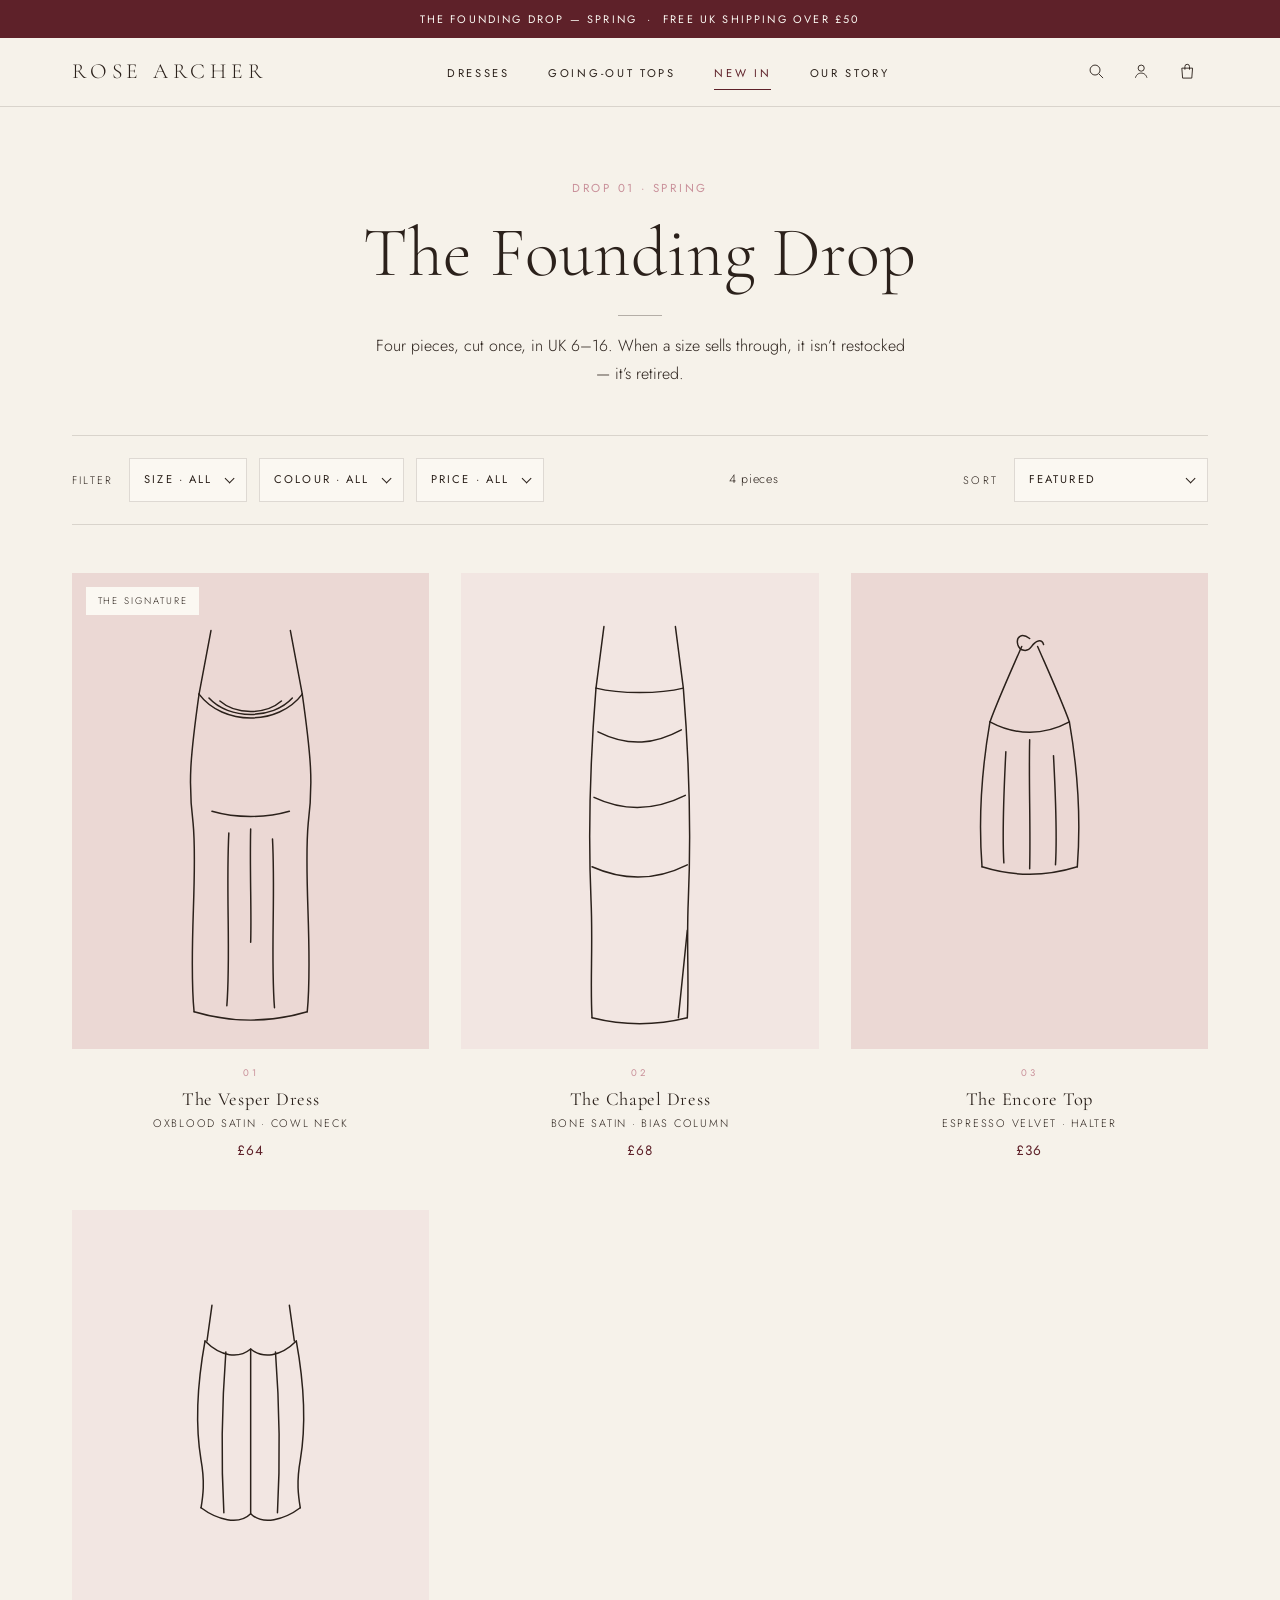
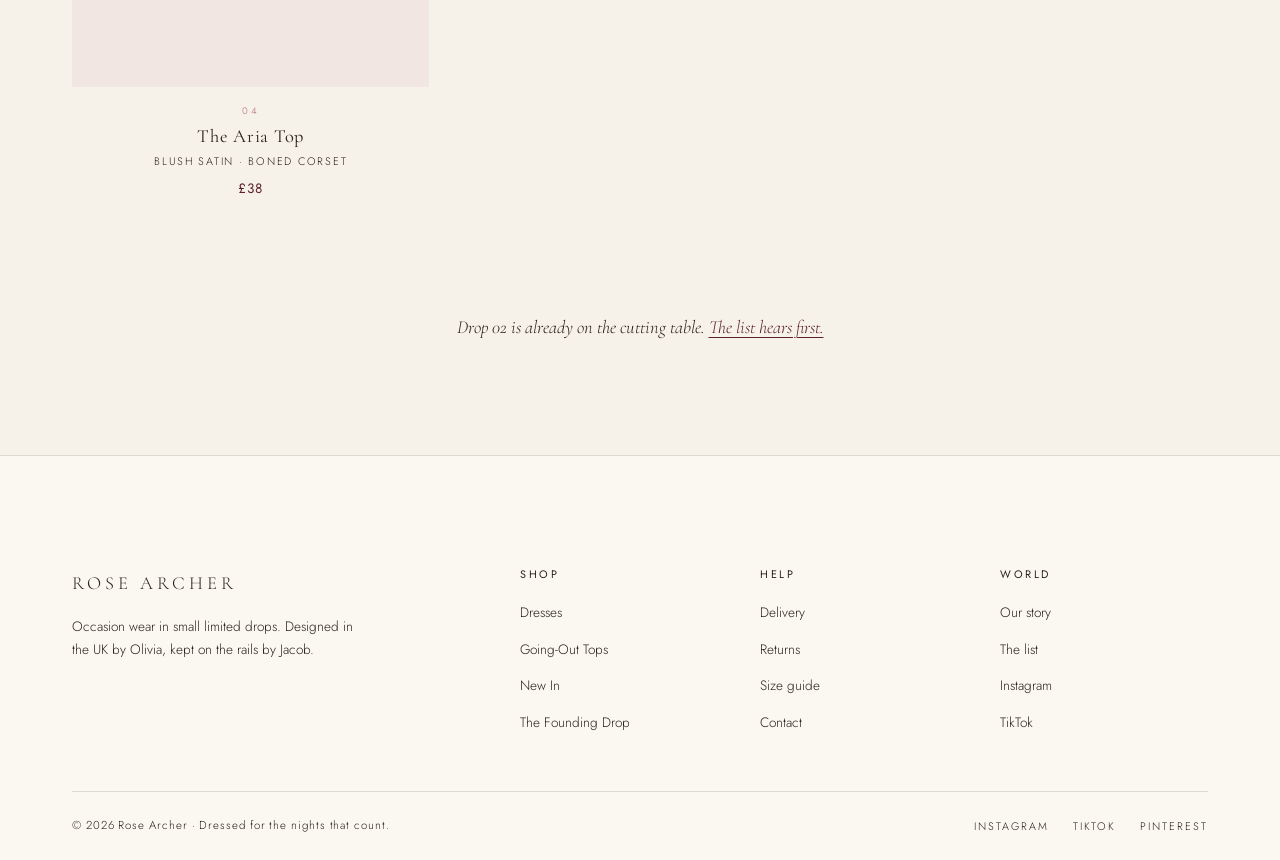
==== commit 6f72b7ed: "Extend editorial treatment to collection and product pages - Hairline ornament under the collection " ====
--- a/collection.html
+++ b/collection.html
@@ -151,7 +151,7 @@
     <div class="container">
 
       <!-- Collection head — title swaps when ?cat=dresses|tops is passed -->
-      <header class="collection-head">
+      <header class="collection-head" data-reveal>
         <span class="eyebrow">Drop 01 · Spring</span>
         <h1 data-collection-title>The Founding Drop</h1>
         <p data-collection-text>Four pieces, cut once, in UK 6–16. When a size sells through, it isn’t restocked — it’s retired.</p>
@@ -219,7 +219,7 @@
            ================================================================ -->
       <div class="product-grid product-grid--3 collection-grid" data-collection-grid>
 
-        <article class="product-card" data-product="vesper" data-category="dresses" data-colour="oxblood" data-price="64" data-sizes="6 8 10 12 14 16">
+        <article class="product-card" data-product="vesper" data-reveal data-category="dresses" data-colour="oxblood" data-price="64" data-sizes="6 8 10 12 14 16">
           <a class="card-media-link" href="product.html?p=vesper">
             <figure class="product-media media--blush">
               <svg viewBox="0 0 360 480" role="img" aria-label="Line illustration of the Vesper dress — a cowl-neck satin slip midi">
@@ -242,7 +242,7 @@
           </div>
         </article>
 
-        <article class="product-card" data-product="chapel" data-category="dresses" data-colour="bone" data-price="68" data-sizes="6 8 10 12 14 16">
+        <article class="product-card" data-product="chapel" data-reveal data-category="dresses" data-colour="bone" data-price="68" data-sizes="6 8 10 12 14 16">
           <a class="card-media-link" href="product.html?p=chapel">
             <figure class="product-media media--blush-soft">
               <svg viewBox="0 0 360 480" role="img" aria-label="Line illustration of the Chapel dress — a bias-cut satin column">
@@ -264,7 +264,7 @@
           </div>
         </article>
 
-        <article class="product-card" data-product="encore" data-category="tops" data-colour="espresso" data-price="36" data-sizes="6 8 10 12 14 16">
+        <article class="product-card" data-product="encore" data-reveal data-category="tops" data-colour="espresso" data-price="36" data-sizes="6 8 10 12 14 16">
           <a class="card-media-link" href="product.html?p=encore">
             <figure class="product-media media--blush">
               <svg viewBox="0 0 360 480" role="img" aria-label="Line illustration of the Encore top — a velvet halterneck">
@@ -286,7 +286,7 @@
           </div>
         </article>
 
-        <article class="product-card" data-product="aria" data-category="tops" data-colour="blush" data-price="38" data-sizes="6 8 10 12 14 16">
+        <article class="product-card" data-product="aria" data-reveal data-category="tops" data-colour="blush" data-price="38" data-sizes="6 8 10 12 14 16">
           <a class="card-media-link" href="product.html?p=aria">
             <figure class="product-media media--blush-soft">
               <svg viewBox="0 0 360 480" role="img" aria-label="Line illustration of the Aria top — a boned satin corset">
--- a/css/styles.css
+++ b/css/styles.css
@@ -745,7 +745,8 @@
 }
 
 /* Short hairline ornament beneath centred heads — invitation-card cadence */
-.section-head--centre h2::after {
+.section-head--centre h2::after,
+.collection-head h1::after {
   content: "";
   display: block;
   width: 2.75rem;
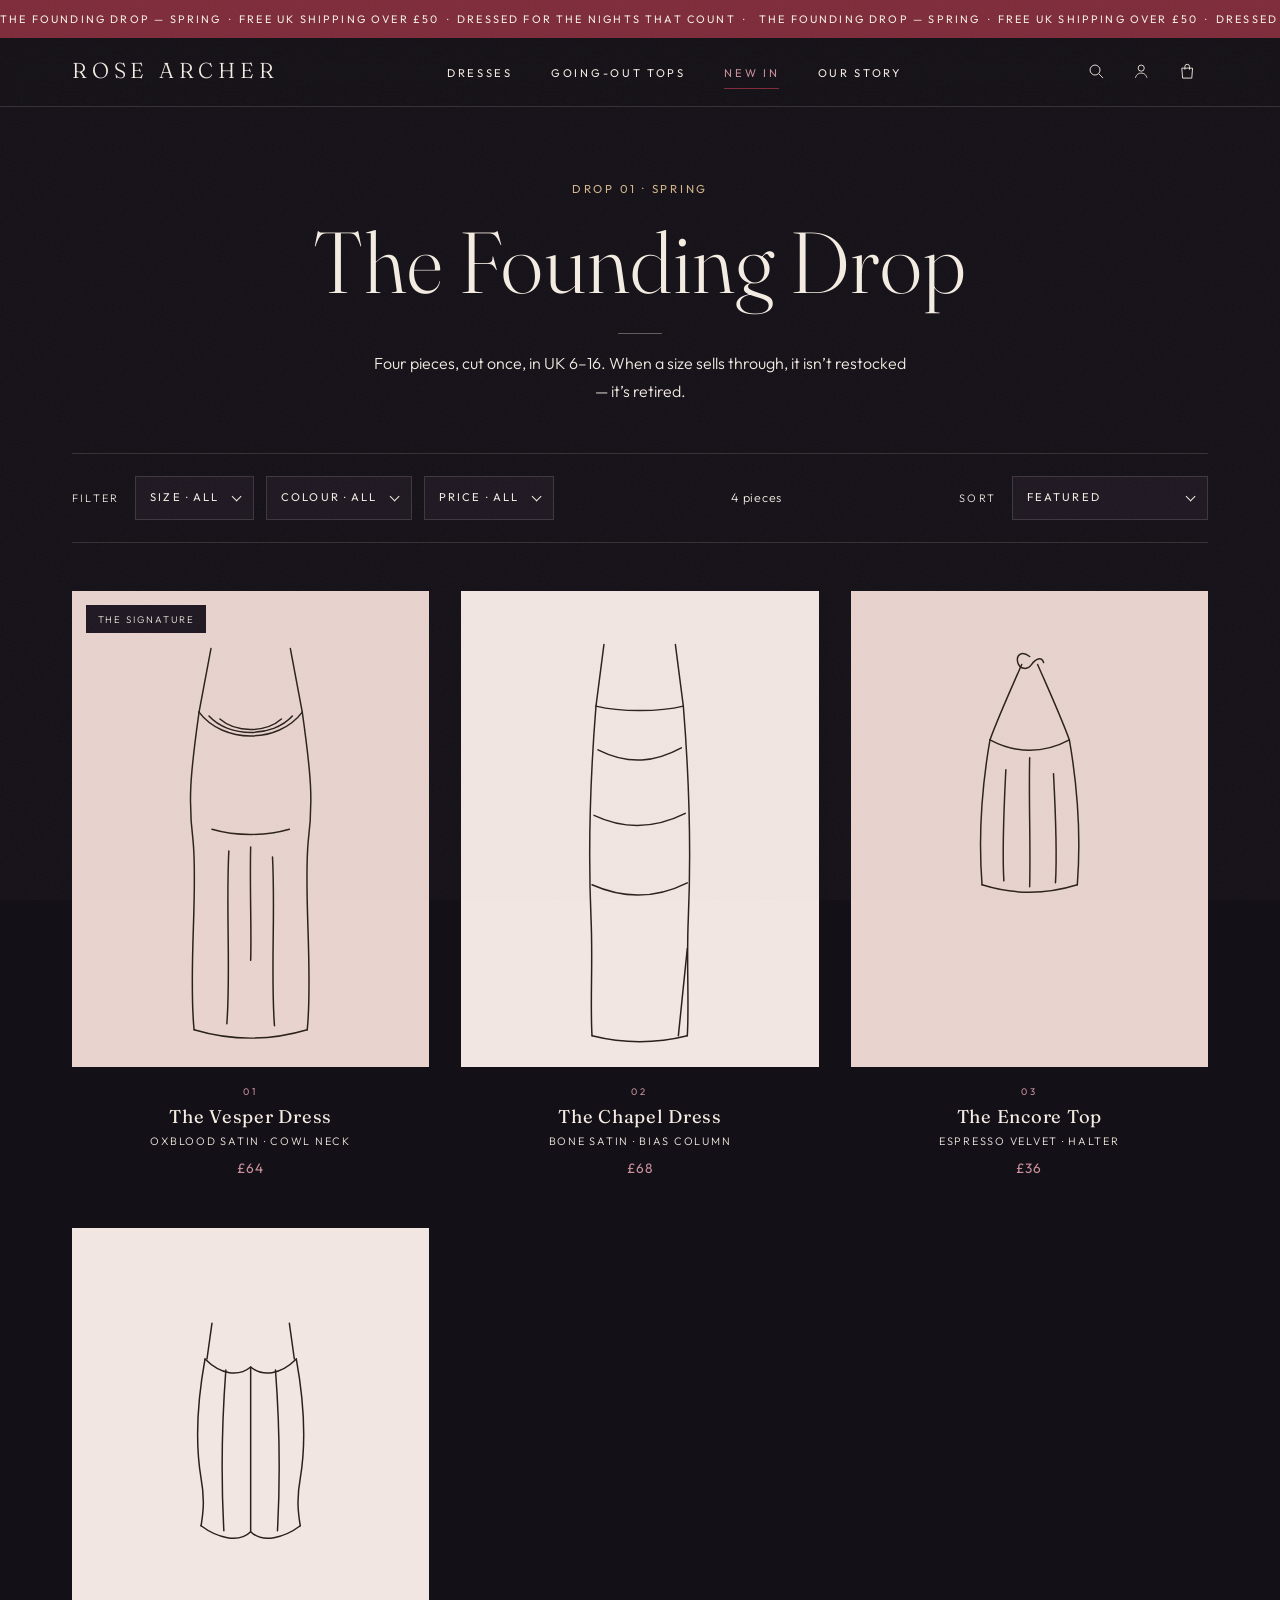
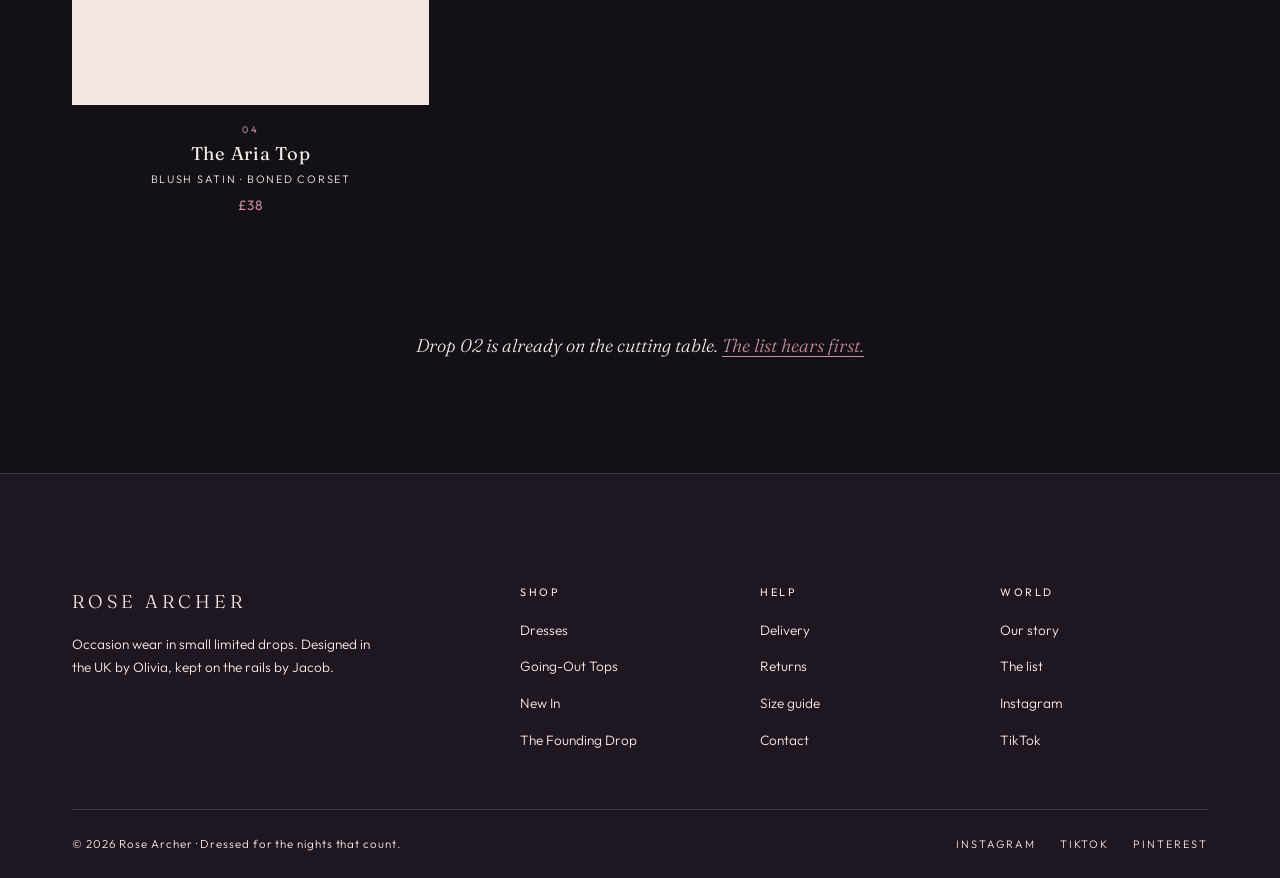
==== commit 12b05f75: "Rethemed to 'After Dark': nocturnal noir redesign Brand constraints on palette, fonts and format lif" ====
--- a/collection.html
+++ b/collection.html
@@ -5,10 +5,10 @@
   <meta name="viewport" content="width=device-width, initial-scale=1.0">
   <title>The Founding Drop — Rose Archer</title>
   <meta name="description" content="Shop the Rose Archer founding drop — occasion dresses and going-out tops in a small limited release. UK sizes 6–16. When it's gone, it's gone.">
-  <link rel="icon" href="data:image/svg+xml,%3Csvg xmlns='http://www.w3.org/2000/svg' viewBox='0 0 32 32'%3E%3Crect width='32' height='32' fill='%23F6F2EA'/%3E%3Ctext x='16' y='22' font-family='Georgia,serif' font-size='15' fill='%235E2129' text-anchor='middle'%3ERA%3C/text%3E%3C/svg%3E">
+  <link rel="icon" href="data:image/svg+xml,%3Csvg xmlns='http://www.w3.org/2000/svg' viewBox='0 0 32 32'%3E%3Crect width='32' height='32' fill='%23141017'/%3E%3Ctext x='16' y='22' font-family='Georgia,serif' font-size='15' fill='%23D5B78C' text-anchor='middle'%3ERA%3C/text%3E%3C/svg%3E">
   <link rel="preconnect" href="https://fonts.googleapis.com">
   <link rel="preconnect" href="https://fonts.gstatic.com" crossorigin>
-  <link href="https://fonts.googleapis.com/css2?family=Cormorant+Garamond:ital,wght@0,300;0,400;1,300;1,400&family=Jost:wght@300;400&display=swap" rel="stylesheet">
+  <link href="https://fonts.googleapis.com/css2?family=Fraunces:ital,opsz,wght@0,9..144,300;0,9..144,400;0,9..144,500;1,9..144,300;1,9..144,400&family=Outfit:wght@300;400;500&display=swap" rel="stylesheet">
   <link rel="stylesheet" href="css/styles.css">
 </head>
 <body>
@@ -80,7 +80,12 @@
 
   <a class="skip-link" href="#main">Skip to content</a>
 
-  <p class="announcement">The founding drop — Spring &nbsp;·&nbsp; Free UK shipping over £50</p>
+  <div class="announcement">
+    <p class="visually-hidden">The founding drop — Spring · Free UK shipping over £50</p>
+    <div class="announcement-track" aria-hidden="true">
+      <span class="announcement-set">The founding drop — Spring&ensp;·&ensp;Free UK shipping over £50&ensp;·&ensp;Dressed for the nights that count&ensp;·&ensp;</span><span class="announcement-set">The founding drop — Spring&ensp;·&ensp;Free UK shipping over £50&ensp;·&ensp;Dressed for the nights that count&ensp;·&ensp;</span>
+    </div>
+  </div>
 
   <!-- ====================================================================
        HEADER
--- a/css/styles.css
+++ b/css/styles.css
@@ -37,31 +37,35 @@
    ========================================================================== */
 
 :root {
-  /* Palette */
-  --bone:            #F6F2EA;  /* main background */
-  --bone-light:      #FBF8F2;  /* cards & panels */
-  --espresso:        #2B211B;  /* text & logo */
-  --oxblood:         #5E2129;  /* signature accent: buttons, links, bar */
-  --oxblood-pressed: #471820;  /* hover / pressed states */
-  --rose:            #C9909A;  /* secondary accent, eyebrow text.
-                                  NOTE: fails WCAG AA on bone at body sizes —
-                                  use only for large or decorative text. */
-  --blush:           #EBD8D4;  /* soft gradient panels */
-  --blush-soft:      #F2E6E2;  /* softer gradient stop */
-  --smoke:           #8D8680;  /* dividers & LARGE secondary text only.
-                                  3.2:1 on bone — passes AA for large text,
-                                  fails for body copy. */
+  /* Palette — "After Dark": nocturnal noir, candlelight ivory, garnet
+     and champagne. Illustration cards stay light (parchment/blush) so the
+     line drawings read like framed prints against the dark page. */
+  --bg:              #141017;  /* main background — aubergine noir */
+  --surface:         #1E1721;  /* cards, panels, drawers */
+  --text:            #F5EDE3;  /* primary text — candlelight ivory */
+  --cream:           #F5EDE3;  /* explicit light ink for use on accent fills */
+  --accent:          #7E2B3A;  /* garnet — buttons, fills, bars */
+  --accent-strong:   #64202D;  /* hover / pressed fills */
+  --rose:            #C9909A;  /* standout text: links, prices (7:1 on noir) */
+  --gold:            #D5B78C;  /* champagne — eyebrows, focus rings, details */
+  --wine:            #3A2130;  /* deep gradient panels */
+  --wine-soft:       #2A1B26;  /* softer gradient stop */
+  --muted:           #A79DA4;  /* secondary text on noir */
+  --blush:           #E8D3CE;  /* light illustration-card tone */
+  --blush-soft:      #F2E6E2;  /* light illustration-card tone, softer */
+  --parchment:       #F0E6D9;  /* light illustration-card tone, warm */
+  --ink-on-light:    #2B211B;  /* stroke/text colour on the light cards */
 
   /* Derived tints (palette colours at low alpha — hairlines & washes) */
-  --hairline:        rgba(43, 33, 27, 0.14);
-  --hairline-strong: rgba(43, 33, 27, 0.32);
-  --hairline-bone:   rgba(246, 242, 234, 0.28);
-  --scrim:           rgba(43, 33, 27, 0.42);
-  --shadow-soft:     0 24px 60px -30px rgba(43, 33, 27, 0.35);
+  --hairline:        rgba(245, 237, 227, 0.14);
+  --hairline-strong: rgba(245, 237, 227, 0.34);
+  --hairline-cream:  rgba(245, 237, 227, 0.28);
+  --scrim:           rgba(8, 5, 10, 0.6);
+  --shadow-soft:     0 24px 60px -30px rgba(0, 0, 0, 0.8);
 
   /* Typography */
-  --font-display: "Cormorant Garamond", "Times New Roman", serif;
-  --font-body:    "Jost", "Century Gothic", sans-serif;
+  --font-display: "Fraunces", "Times New Roman", serif;
+  --font-body:    "Outfit", "Century Gothic", sans-serif;
 
   --track-logo: 0.22em;  /* brand name letterspacing */
   --track-ui:   0.24em;  /* nav, buttons, eyebrows */
@@ -99,9 +103,20 @@
   font-weight: 300;
   font-size: 1rem;
   line-height: 1.7;
-  color: var(--espresso);
-  background-color: var(--bone);
+  color: var(--text);
+  background-color: var(--bg);
   -webkit-font-smoothing: antialiased;
+}
+
+/* Fine film grain over everything — 5%, purely textural */
+body::after {
+  content: "";
+  position: fixed;
+  inset: 0;
+  z-index: 90;
+  pointer-events: none;
+  opacity: 0.05;
+  background-image: url("data:image/svg+xml,%3Csvg xmlns='http://www.w3.org/2000/svg' width='160' height='160'%3E%3Cfilter id='n'%3E%3CfeTurbulence type='fractalNoise' baseFrequency='0.9' numOctaves='2'/%3E%3C/filter%3E%3Crect width='160' height='160' filter='url(%23n)'/%3E%3C/svg%3E");
 }
 
 /* Lock scrolling while a drawer or menu is open (set by JS) */
@@ -151,7 +166,7 @@
   letter-spacing: 0.01em;
 }
 
-h1 { font-size: clamp(2.6rem, 6.5vw, 4.4rem); }
+h1 { font-size: clamp(2.9rem, 7.2vw, 5.4rem); }
 h2 { font-size: clamp(1.9rem, 4vw, 2.75rem); }
 h3 { font-size: clamp(1.35rem, 2.5vw, 1.6rem); font-weight: 400; }
 
@@ -163,7 +178,7 @@
   font-weight: 400;
   letter-spacing: var(--track-ui);
   text-transform: uppercase;
-  color: var(--rose); /* decorative — headline beneath carries the meaning */
+  color: var(--gold); /* decorative — headline beneath carries the meaning */
   margin-bottom: 1rem;
 }
 
@@ -175,12 +190,16 @@
 /* Italic accent inside serif headings */
 .accent-italic {
   font-style: italic;
-  color: var(--oxblood);
+  color: var(--rose); /* fallback where background-clip is unsupported */
+  background: linear-gradient(105deg, var(--gold) 5%, var(--rose) 55%, var(--gold) 100%);
+  -webkit-background-clip: text;
+  background-clip: text;
+  -webkit-text-fill-color: transparent;
 }
 
 ::selection {
-  background: var(--blush);
-  color: var(--espresso);
+  background: var(--accent);
+  color: var(--cream);
 }
 
 
@@ -205,32 +224,33 @@
 }
 
 .btn--primary {
-  background-color: var(--oxblood);
-  color: var(--bone-light);
+  background-color: var(--accent);
+  color: var(--cream);
 }
 
 .btn--primary:hover {
-  background-color: var(--oxblood-pressed);
+  background-color: var(--accent-strong);
+  box-shadow: 0 0 34px rgba(201, 144, 154, 0.25);
 }
 
 .btn--ghost {
   border-color: var(--hairline-strong);
-  color: var(--espresso);
+  color: var(--text);
 }
 
 .btn--ghost:hover {
-  border-color: var(--oxblood);
-  color: var(--oxblood);
+  border-color: var(--accent);
+  color: var(--rose);
 }
 
 /* Ghost button for use on the dark oxblood strip */
 .btn--ghost-light {
-  border-color: var(--hairline-bone);
-  color: var(--bone-light);
+  border-color: var(--hairline-cream);
+  color: var(--cream);
 }
 
 .btn--ghost-light:hover {
-  border-color: var(--bone-light);
+  border-color: var(--cream);
 }
 
 .btn--full {
@@ -252,20 +272,20 @@
   letter-spacing: var(--track-ui);
   text-transform: uppercase;
   text-decoration: none;
-  color: var(--oxblood);
+  color: var(--rose);
   padding-bottom: 0.35rem;
   border-bottom: 1px solid currentColor;
   transition: color var(--dur) var(--ease);
 }
 
 .text-link:hover {
-  color: var(--oxblood-pressed);
+  color: var(--gold);
 }
 
 /* Prose links */
 p a,
 li a {
-  color: var(--oxblood);
+  color: var(--rose);
   text-decoration: underline;
   text-underline-offset: 0.2em;
   text-decoration-thickness: 1px;
@@ -273,7 +293,7 @@
 
 p a:hover,
 li a:hover {
-  color: var(--oxblood-pressed);
+  color: var(--gold);
 }
 
 
@@ -284,14 +304,14 @@
 input,
 select {
   font: inherit;
-  color: var(--espresso);
+  color: var(--text);
   background-color: transparent;
   border: 0;
   border-radius: 0;
 }
 
 input::placeholder {
-  color: var(--espresso);
+  color: var(--text);
   opacity: 0.55;
 }
 
@@ -310,7 +330,7 @@
   letter-spacing: 0.18em;
   text-transform: uppercase;
   border: 1px solid var(--hairline);
-  background-color: var(--bone-light);
+  background-color: var(--surface);
   cursor: pointer;
   transition: border-color var(--dur) var(--ease);
 }
@@ -327,8 +347,8 @@
   top: 50%;
   width: 0.45rem;
   height: 0.45rem;
-  border-right: 1px solid var(--espresso);
-  border-bottom: 1px solid var(--espresso);
+  border-right: 1px solid var(--text);
+  border-bottom: 1px solid var(--text);
   transform: translateY(-70%) rotate(45deg);
   pointer-events: none;
 }
@@ -378,8 +398,8 @@
   letter-spacing: var(--track-ui);
   text-transform: uppercase;
   text-decoration: none;
-  background-color: var(--oxblood);
-  color: var(--bone-light);
+  background-color: var(--accent);
+  color: var(--cream);
 }
 
 .skip-link:focus-visible {
@@ -392,14 +412,30 @@
    ========================================================================== */
 
 .announcement {
-  background-color: var(--oxblood);
-  color: var(--bone-light);
-  text-align: center;
-  padding: 0.6rem var(--gutter);
+  background-color: var(--accent);
+  color: var(--cream);
+  overflow: hidden;
+  padding-block: 0.6rem;
   font-size: 0.68rem;
   font-weight: 400;
   letter-spacing: 0.2em;
   text-transform: uppercase;
+}
+
+/* Two identical sets scroll left; -50% loops seamlessly */
+.announcement-track {
+  display: flex;
+  width: max-content;
+  animation: marquee 28s linear infinite;
+}
+
+.announcement-set {
+  white-space: nowrap;
+  padding-right: 0.5em;
+}
+
+@keyframes marquee {
+  to { transform: translateX(-50%); }
 }
 
 
@@ -411,7 +447,9 @@
   position: sticky;
   top: 0;
   z-index: 40;
-  background-color: var(--bone);
+  background-color: rgba(20, 16, 23, 0.88);
+  -webkit-backdrop-filter: blur(12px);
+  backdrop-filter: blur(12px);
   border-bottom: 1px solid var(--hairline);
 }
 
@@ -431,7 +469,7 @@
   letter-spacing: var(--track-logo);
   text-transform: uppercase;
   text-decoration: none;
-  color: var(--espresso);
+  color: var(--text);
   white-space: nowrap;
   /* optical correction for the trailing letterspace */
   margin-right: calc(var(--track-logo) * -1);
@@ -453,7 +491,7 @@
   letter-spacing: var(--track-ui);
   text-transform: uppercase;
   text-decoration: none;
-  color: var(--espresso);
+  color: var(--text);
   padding-block: 0.5rem;
   border-bottom: 1px solid transparent;
   transition: color var(--dur) var(--ease), border-color var(--dur) var(--ease);
@@ -461,8 +499,8 @@
 
 .primary-nav a:hover,
 .primary-nav a[aria-current="page"] {
-  color: var(--oxblood);
-  border-bottom-color: var(--oxblood);
+  color: var(--rose);
+  border-bottom-color: var(--accent);
 }
 
 /* Utility icons: search, account, bag, menu */
@@ -480,12 +518,12 @@
   justify-content: center;
   width: 2.6rem;
   height: 2.6rem;
-  color: var(--espresso);
+  color: var(--text);
   transition: color var(--dur) var(--ease);
 }
 
 .icon-btn:hover {
-  color: var(--oxblood);
+  color: var(--rose);
 }
 
 .icon-btn svg {
@@ -507,8 +545,8 @@
   font-size: 0.6rem;
   font-weight: 400;
   letter-spacing: 0;
-  background-color: var(--oxblood);
-  color: var(--bone-light);
+  background-color: var(--accent);
+  color: var(--cream);
   border-radius: 50%;
 }
 
@@ -535,7 +573,7 @@
   width: min(21rem, 88vw);
   display: flex;
   flex-direction: column;
-  background-color: var(--bone-light);
+  background-color: var(--surface);
   padding: 1.5rem var(--gutter) 2.5rem;
   transform: translateX(-102%);
   visibility: hidden;
@@ -566,13 +604,13 @@
   font-size: 1.6rem;
   font-weight: 300;
   text-decoration: none;
-  color: var(--espresso);
+  color: var(--text);
   border-bottom: 1px solid var(--hairline);
   transition: color var(--dur) var(--ease);
 }
 
 .mobile-menu nav a:hover {
-  color: var(--oxblood);
+  color: var(--rose);
 }
 
 .mobile-menu-foot {
@@ -584,7 +622,7 @@
 }
 
 .mobile-menu-foot a {
-  color: var(--oxblood);
+  color: var(--rose);
   text-decoration: none;
 }
 
@@ -594,7 +632,9 @@
    ========================================================================== */
 
 .hero {
-  background: linear-gradient(155deg, var(--bone-light) 30%, var(--blush-soft) 72%, var(--blush) 100%);
+  background:
+    radial-gradient(52rem 36rem at 82% 8%, rgba(201, 144, 154, 0.14), transparent 62%),
+    linear-gradient(160deg, var(--bg) 35%, var(--wine-soft) 100%);
   overflow: hidden;
 }
 
@@ -627,7 +667,7 @@
   position: relative;
   border: 1px solid var(--hairline-strong);
   padding: 0.9rem;
-  background-color: var(--bone-light);
+  background-color: var(--surface);
 }
 
 /* Offset echo of the frame, for depth without shadow-heaviness */
@@ -672,7 +712,7 @@
   width: 62%;
   aspect-ratio: 1;
   border-radius: 50%;
-  background: radial-gradient(circle at 40% 40%, var(--blush) 0%, var(--blush-soft) 70%, transparent 72%);
+  background: radial-gradient(circle at 45% 45%, rgba(201, 144, 154, 0.28) 0%, rgba(201, 144, 154, 0.08) 55%, transparent 72%);
   pointer-events: none;
 }
 
@@ -706,7 +746,7 @@
   font-size: 0.6rem;
   letter-spacing: 0.32em;
   text-transform: uppercase;
-  color: var(--rose); /* decorative — repeats the eyebrow above */
+  color: var(--gold); /* decorative — repeats the eyebrow above */
   white-space: nowrap;
 }
 
@@ -773,7 +813,7 @@
   position: relative;
   aspect-ratio: 3 / 4;
   overflow: hidden;
-  background-color: var(--bone-light);
+  background-color: var(--surface);
 }
 
 .product-media > svg,
@@ -781,13 +821,13 @@
   width: 100%;
   height: 100%;
   object-fit: cover;
-  color: var(--espresso); /* illustrations stroke with currentColor */
+  color: var(--ink-on-light); /* dark strokes on the light illustration cards */
   transition: transform 0.8s var(--ease);
 }
 
 .media--blush      { background-color: var(--blush); }
 .media--blush-soft { background-color: var(--blush-soft); }
-.media--bone       { background-color: var(--bone-light); }
+.media--bone       { background-color: var(--parchment); }
 
 .product-grid {
   display: grid;
@@ -843,13 +883,13 @@
 }
 
 .card-name a {
-  color: var(--espresso);
+  color: var(--text);
   text-decoration: none;
   transition: color var(--dur) var(--ease);
 }
 
 .card-name a:hover {
-  color: var(--oxblood);
+  color: var(--rose);
 }
 
 .card-meta {
@@ -864,7 +904,7 @@
   font-weight: 400;
   letter-spacing: 0.08em;
   margin-top: 0.4rem;
-  color: var(--oxblood);
+  color: var(--rose);
 }
 
 /* Sold-out treatment for future drops */
@@ -875,7 +915,7 @@
   font-size: 0.6rem;
   letter-spacing: 0.2em;
   text-transform: uppercase;
-  background-color: var(--bone-light);
+  background-color: var(--surface);
   padding: 0.35rem 0.7rem;
 }
 
@@ -914,14 +954,14 @@
   font-weight: 400;
   letter-spacing: var(--track-ui);
   text-transform: uppercase;
-  background-color: var(--bone-light);
-  color: var(--espresso);
+  background-color: var(--surface);
+  color: var(--text);
   transition: background-color var(--dur) var(--ease), color var(--dur) var(--ease);
 }
 
 .quickadd-toggle:hover {
-  background-color: var(--oxblood);
-  color: var(--bone-light);
+  background-color: var(--accent);
+  color: var(--cream);
 }
 
 .quickadd-sizes {
@@ -931,7 +971,7 @@
   flex-wrap: wrap;
   gap: 0.25rem;
   padding: 0.55rem 0.5rem;
-  background-color: var(--bone-light);
+  background-color: var(--surface);
 }
 
 .quickadd-sizes .quickadd-label {
@@ -951,8 +991,8 @@
 }
 
 .quickadd-sizes button:hover {
-  background-color: var(--oxblood);
-  color: var(--bone-light);
+  background-color: var(--accent);
+  color: var(--cream);
 }
 
 
@@ -990,7 +1030,7 @@
   gap: 1.25rem;
   padding: 1.5rem 0.5rem;
   text-decoration: none;
-  color: var(--espresso);
+  color: var(--text);
   border-bottom: 1px solid var(--hairline);
 }
 
@@ -1010,7 +1050,7 @@
 
 .edit-row:hover .edit-name,
 .edit-row.is-active .edit-name {
-  color: var(--oxblood);
+  color: var(--rose);
   font-style: italic;
 }
 
@@ -1031,7 +1071,7 @@
 .edit-price {
   font-size: 0.85rem;
   letter-spacing: 0.08em;
-  color: var(--oxblood);
+  color: var(--rose);
 }
 
 /* Featured panel: stacked figures, the active one fades in */
@@ -1071,16 +1111,16 @@
   min-height: 24rem;
   padding: 2.5rem;
   overflow: hidden;
-  color: var(--espresso); /* the panel is a link — keep inherited text espresso */
+  color: var(--text); /* the panel is a link — keep inherited text espresso */
   text-decoration: none;
 }
 
 .category-panel--dresses {
-  background: linear-gradient(160deg, var(--blush-soft) 0%, var(--blush) 85%);
+  background: linear-gradient(160deg, var(--wine) 0%, var(--wine-soft) 85%);
 }
 
 .category-panel--tops {
-  background: linear-gradient(200deg, var(--bone-light) 0%, var(--blush-soft) 90%);
+  background: linear-gradient(200deg, var(--wine-soft) 0%, var(--surface) 90%);
 }
 
 /* The garment sketch floats behind the caption */
@@ -1091,7 +1131,7 @@
   align-items: flex-start;
   justify-content: center;
   padding: 1.5rem 1.5rem 6rem;
-  color: var(--espresso);
+  color: var(--text);
   opacity: 0.85;
   transition: transform 0.8s var(--ease);
 }
@@ -1107,7 +1147,7 @@
 
 .category-copy {
   position: relative;
-  background-color: var(--bone-light);
+  background-color: var(--surface);
   padding: 1.5rem 1.75rem;
   max-width: 21rem;
 }
@@ -1135,20 +1175,20 @@
    ========================================================================== */
 
 .signature-strip {
-  background-color: var(--oxblood);
-  color: var(--bone-light);
+  background-color: var(--accent);
+  color: var(--cream);
   text-align: center;
 }
 
 /* Hairline invitation border inside the strip */
 .signature-strip .container {
   max-width: 56rem;
-  border: 1px solid var(--hairline-bone);
+  border: 1px solid var(--hairline-cream);
   padding-block: clamp(2.5rem, 5vw, 3.5rem);
 }
 
 .signature-strip .eyebrow {
-  color: var(--rose);
+  color: var(--gold);
 }
 
 .signature-strip h2 {
@@ -1161,7 +1201,7 @@
   max-width: 36em;
   margin: 1.25rem auto 0;
   font-size: 0.95rem;
-  color: var(--bone);
+  color: var(--cream);
 }
 
 
@@ -1204,7 +1244,7 @@
 .review figcaption span {
   display: block;
   margin-top: 0.3rem;
-  color: var(--oxblood);
+  color: var(--rose);
 }
 
 @media (min-width: 760px) {
@@ -1220,7 +1260,7 @@
    ========================================================================== */
 
 .story {
-  background: linear-gradient(180deg, var(--bone) 0%, var(--blush-soft) 100%);
+  background: linear-gradient(180deg, var(--bg) 0%, var(--wine-soft) 100%);
 }
 
 .story-inner {
@@ -1242,7 +1282,7 @@
   font-family: var(--font-display);
   font-style: italic;
   font-size: 1.45rem;
-  color: var(--oxblood);
+  color: var(--rose);
 }
 
 
@@ -1272,7 +1312,7 @@
 }
 
 .newsletter-form:focus-within {
-  border-color: var(--oxblood);
+  border-color: var(--accent);
 }
 
 .newsletter-form input {
@@ -1289,12 +1329,12 @@
   font-weight: 400;
   letter-spacing: var(--track-ui);
   text-transform: uppercase;
-  color: var(--oxblood);
+  color: var(--rose);
   transition: color var(--dur) var(--ease);
 }
 
 .newsletter-form button:hover {
-  color: var(--oxblood-pressed);
+  color: var(--gold);
 }
 
 .newsletter-note {
@@ -1308,7 +1348,7 @@
   font-family: var(--font-display);
   font-style: italic;
   font-size: 1.3rem;
-  color: var(--oxblood);
+  color: var(--rose);
 }
 
 
@@ -1317,7 +1357,7 @@
    ========================================================================== */
 
 .site-footer {
-  background-color: var(--bone-light);
+  background-color: var(--surface);
   border-top: 1px solid var(--hairline);
   padding-top: var(--space-section);
 }
@@ -1354,12 +1394,12 @@
 .footer-col a {
   font-size: 0.85rem;
   text-decoration: none;
-  color: var(--espresso);
+  color: var(--text);
   transition: color var(--dur) var(--ease);
 }
 
 .footer-col a:hover {
-  color: var(--oxblood);
+  color: var(--rose);
 }
 
 .footer-base {
@@ -1384,12 +1424,12 @@
   letter-spacing: 0.18em;
   text-transform: uppercase;
   text-decoration: none;
-  color: var(--espresso);
+  color: var(--text);
   transition: color var(--dur) var(--ease);
 }
 
 .footer-social a:hover {
-  color: var(--oxblood);
+  color: var(--rose);
 }
 
 @media (min-width: 760px) {
@@ -1429,7 +1469,7 @@
   width: min(26rem, 94vw);
   display: flex;
   flex-direction: column;
-  background-color: var(--bone-light);
+  background-color: var(--surface);
   transform: translateX(102%);
   visibility: hidden;
   transition: transform var(--dur) var(--ease), visibility 0s linear var(--dur);
@@ -1459,7 +1499,7 @@
   font-size: 0.75rem;
   letter-spacing: 0.06em;
   text-align: center;
-  background-color: var(--blush-soft);
+  background-color: var(--wine);
 }
 
 .bag-items {
@@ -1485,7 +1525,7 @@
 .bag-item-media svg {
   width: 100%;
   height: 100%;
-  color: var(--espresso);
+  color: var(--ink-on-light);
 }
 
 .bag-item-name {
@@ -1523,7 +1563,7 @@
 }
 
 .bag-qty button:hover {
-  color: var(--oxblood);
+  color: var(--rose);
 }
 
 .bag-qty span {
@@ -1541,12 +1581,12 @@
   text-transform: uppercase;
   text-decoration: underline;
   text-underline-offset: 0.25em;
-  color: var(--espresso);
+  color: var(--text);
   transition: color var(--dur) var(--ease);
 }
 
 .bag-item-remove:hover {
-  color: var(--oxblood);
+  color: var(--rose);
 }
 
 .bag-empty {
@@ -1593,17 +1633,17 @@
 }
 
 .breadcrumb a {
-  color: var(--espresso);
+  color: var(--text);
   text-decoration: none;
 }
 
 .breadcrumb a:hover {
-  color: var(--oxblood);
+  color: var(--rose);
 }
 
 .breadcrumb [aria-hidden="true"] {
   margin-inline: 0.5rem;
-  color: var(--smoke); /* decorative separator */
+  color: var(--muted); /* decorative separator */
 }
 
 .product-layout {
@@ -1643,7 +1683,7 @@
 }
 
 .gallery-thumb[aria-current="true"] {
-  border-color: var(--oxblood);
+  border-color: var(--accent);
 }
 
 .gallery-thumb:hover {
@@ -1665,7 +1705,7 @@
   font-weight: 400;
   letter-spacing: 0.08em;
   margin-top: 0.75rem;
-  color: var(--oxblood);
+  color: var(--rose);
 }
 
 .option-group {
@@ -1691,7 +1731,7 @@
 }
 
 .size-guide-link {
-  color: var(--oxblood);
+  color: var(--rose);
   text-decoration: underline;
   text-underline-offset: 0.25em;
   letter-spacing: 0.1em;
@@ -1714,7 +1754,7 @@
 }
 
 .swatch[aria-pressed="true"] {
-  border-color: var(--oxblood);
+  border-color: var(--accent);
 }
 
 /* Size pills */
@@ -1737,19 +1777,19 @@
 }
 
 .size-option:hover {
-  border-color: var(--espresso);
+  border-color: var(--text);
 }
 
 .size-option[aria-pressed="true"] {
-  background-color: var(--oxblood);
-  border-color: var(--oxblood);
-  color: var(--bone-light);
+  background-color: var(--accent);
+  border-color: var(--accent);
+  color: var(--cream);
 }
 
 .size-hint {
   margin-top: 0.7rem;
   font-size: 0.78rem;
-  color: var(--oxblood);
+  color: var(--rose);
 }
 
 .add-to-bag {
@@ -1761,7 +1801,7 @@
   margin-top: 0.8rem;
   font-size: 0.8rem;
   text-align: center;
-  color: var(--oxblood);
+  color: var(--rose);
 }
 
 .trust-line {
@@ -1770,7 +1810,7 @@
   gap: 0.45rem;
   margin-top: 1.75rem;
   padding: 1.1rem 1.25rem;
-  background-color: var(--blush-soft);
+  background-color: var(--surface);
   font-size: 0.75rem;
   letter-spacing: 0.06em;
 }
@@ -1788,7 +1828,7 @@
   width: 0.32rem;
   height: 0.32rem;
   flex-shrink: 0;
-  background-color: var(--oxblood);
+  background-color: var(--accent);
   transform: rotate(45deg);
 }
 
@@ -1819,7 +1859,7 @@
 }
 
 .accordion-trigger:hover {
-  color: var(--oxblood);
+  color: var(--rose);
 }
 
 /* Drawn plus that rotates to a cross-less minus */
@@ -1903,12 +1943,12 @@
 .fit-table thead th {
   font-weight: 400;
   letter-spacing: 0.08em;
-  background-color: var(--blush-soft);
+  background-color: var(--wine-soft);
 }
 
 .fit-table tbody th {
   font-weight: 400;
-  background-color: var(--bone-light);
+  background-color: var(--surface);
 }
 
 .fit-note {
@@ -1991,11 +2031,11 @@
   text-transform: uppercase;
   text-decoration: underline;
   text-underline-offset: 0.3em;
-  color: var(--oxblood);
+  color: var(--rose);
 }
 
 .clear-filters:hover {
-  color: var(--oxblood-pressed);
+  color: var(--gold);
 }
 
 /* Empty state when filters exclude everything */
@@ -2033,7 +2073,7 @@
 
 /* Visible focus, always in the signature oxblood */
 :focus-visible {
-  outline: 2px solid var(--oxblood);
+  outline: 2px solid var(--gold);
   outline-offset: 3px;
 }
 
@@ -2042,7 +2082,7 @@
    page background, not the button, and the offset gap keeps it visible.) */
 .announcement :focus-visible,
 .signature-strip :focus-visible {
-  outline-color: var(--bone-light);
+  outline-color: var(--gold);
   outline-offset: 2px;
 }
 
@@ -2072,6 +2112,16 @@
     scroll-behavior: auto;
   }
 
+  .announcement-track {
+    width: 100%;
+    justify-content: center;
+    animation: none;
+  }
+
+  .announcement-set + .announcement-set {
+    display: none;
+  }
+
   *,
   *::before,
   *::after {
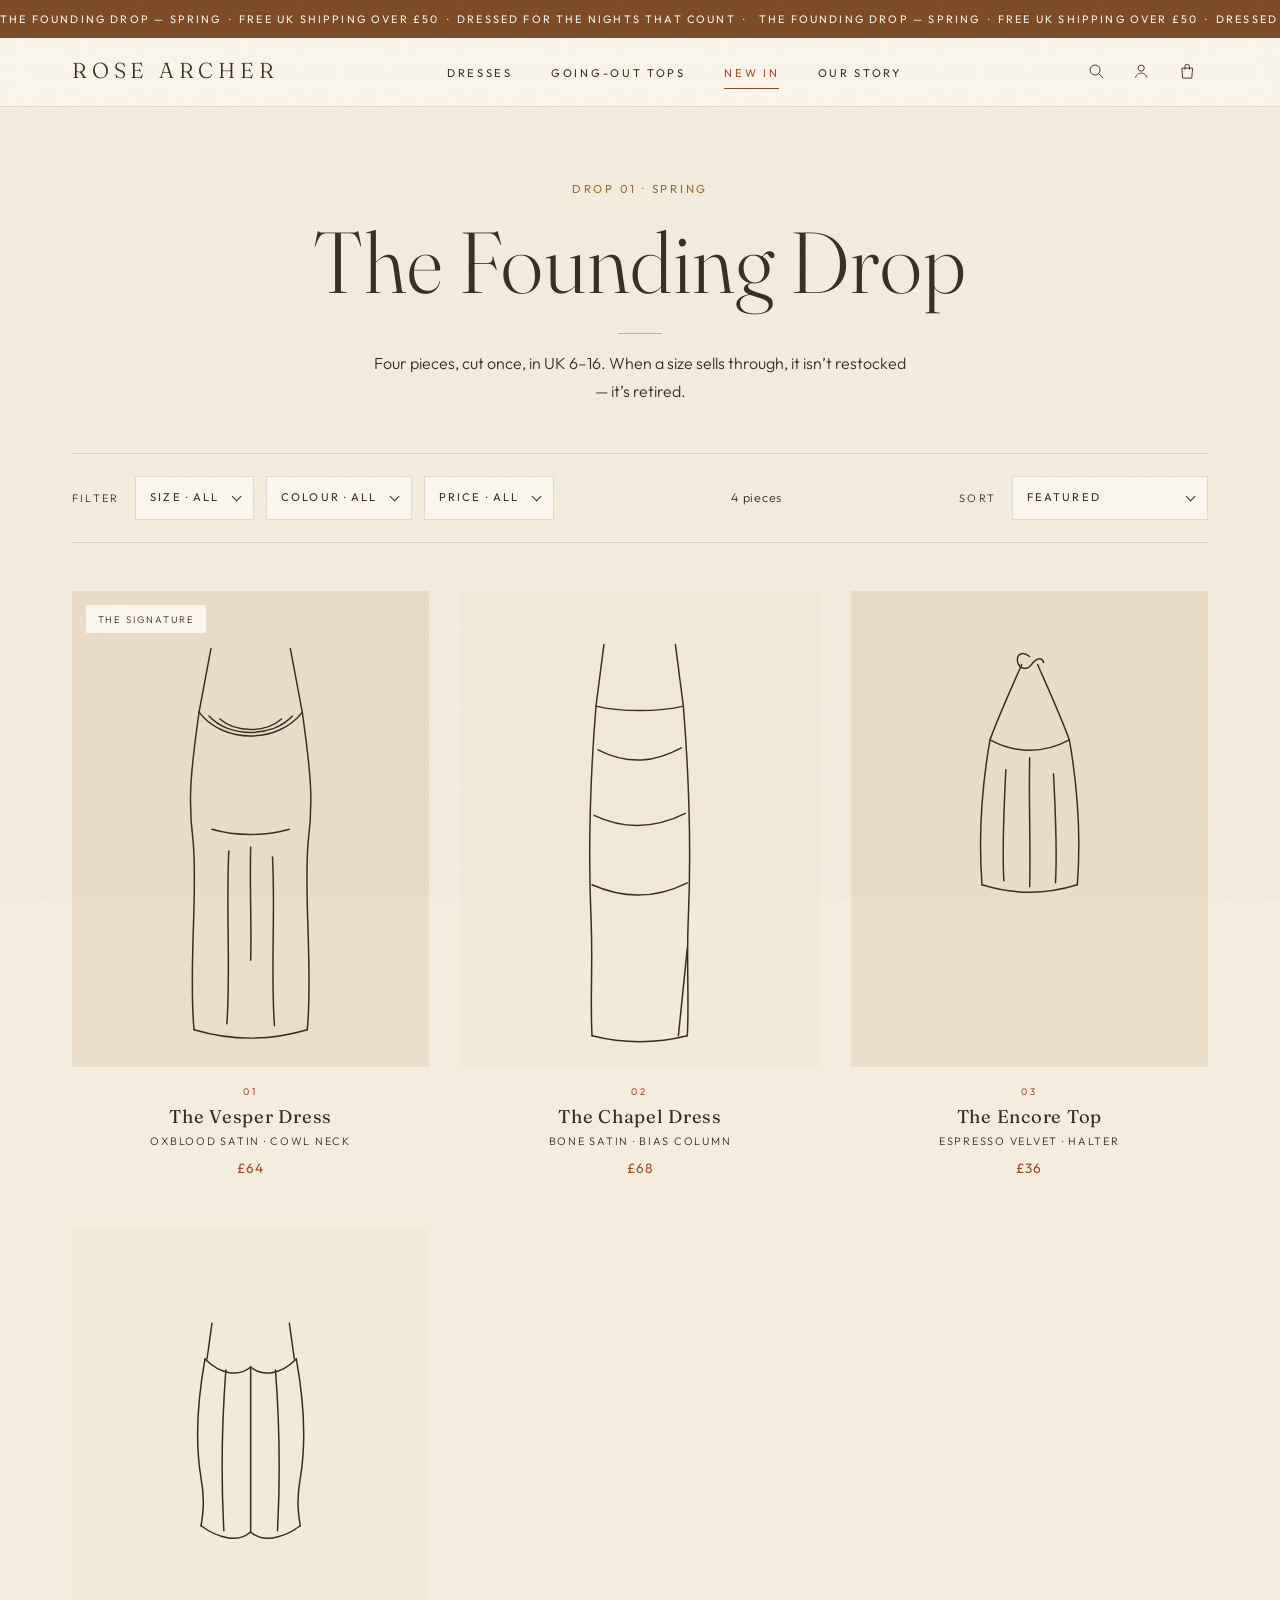
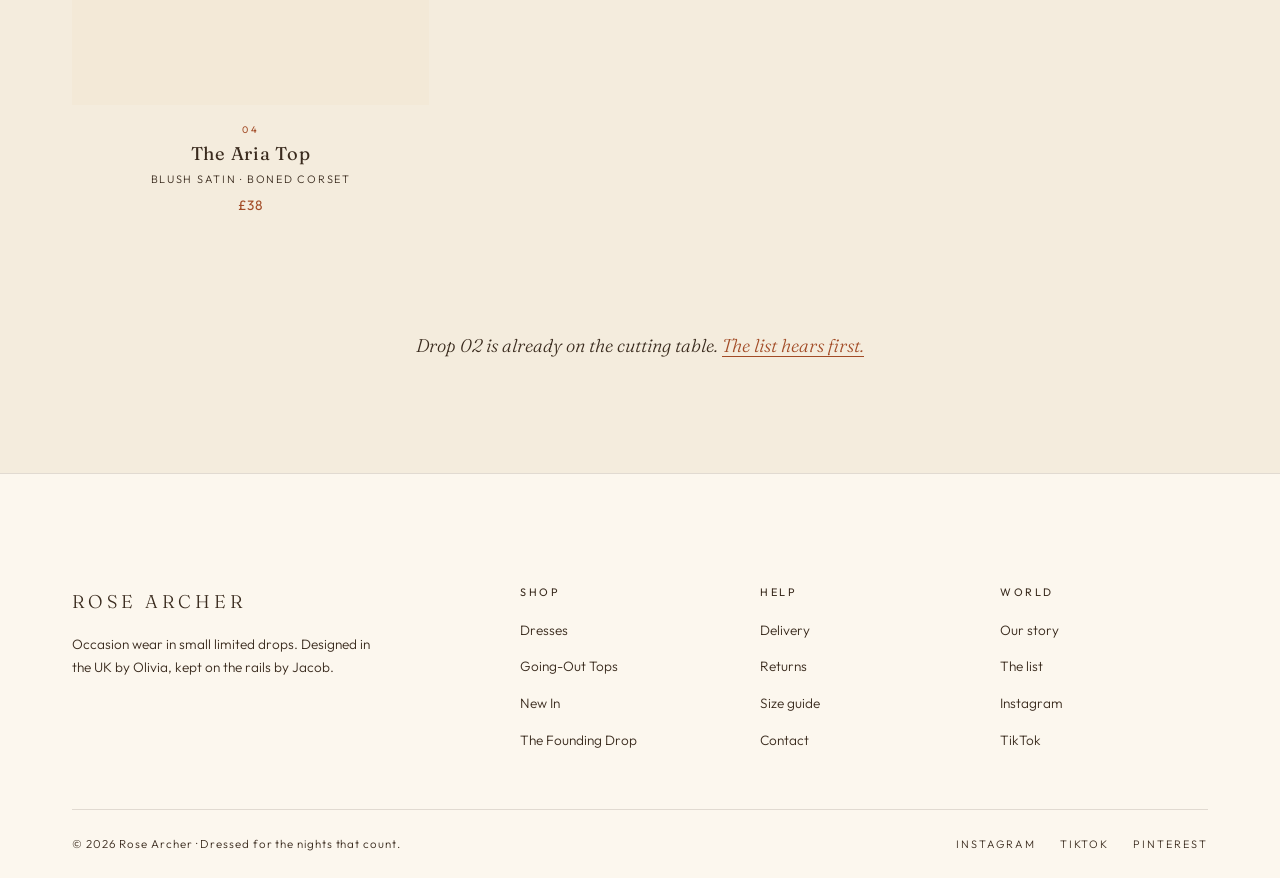
==== commit 622ad06a: "Add 'Daylight' warm light palette (replaces After Dark) Warm, gallery-bright light theme in place of" ====
--- a/collection.html
+++ b/collection.html
@@ -5,7 +5,7 @@
   <meta name="viewport" content="width=device-width, initial-scale=1.0">
   <title>The Founding Drop — Rose Archer</title>
   <meta name="description" content="Shop the Rose Archer founding drop — occasion dresses and going-out tops in a small limited release. UK sizes 6–16. When it's gone, it's gone.">
-  <link rel="icon" href="data:image/svg+xml,%3Csvg xmlns='http://www.w3.org/2000/svg' viewBox='0 0 32 32'%3E%3Crect width='32' height='32' fill='%23141017'/%3E%3Ctext x='16' y='22' font-family='Georgia,serif' font-size='15' fill='%23D5B78C' text-anchor='middle'%3ERA%3C/text%3E%3C/svg%3E">
+  <link rel="icon" href="data:image/svg+xml,%3Csvg xmlns='http://www.w3.org/2000/svg' viewBox='0 0 32 32'%3E%3Crect width='32' height='32' fill='%23F4ECDD'/%3E%3Ctext x='16' y='22' font-family='Georgia,serif' font-size='15' fill='%237C4A24' text-anchor='middle'%3ERA%3C/text%3E%3C/svg%3E">
   <link rel="preconnect" href="https://fonts.googleapis.com">
   <link rel="preconnect" href="https://fonts.gstatic.com" crossorigin>
   <link href="https://fonts.googleapis.com/css2?family=Fraunces:ital,opsz,wght@0,9..144,300;0,9..144,400;0,9..144,500;1,9..144,300;1,9..144,400&family=Outfit:wght@300;400;500&display=swap" rel="stylesheet">
--- a/css/styles.css
+++ b/css/styles.css
@@ -37,31 +37,31 @@
    ========================================================================== */
 
 :root {
-  /* Palette — "After Dark": nocturnal noir, candlelight ivory, garnet
-     and champagne. Illustration cards stay light (parchment/blush) so the
-     line drawings read like framed prints against the dark page. */
-  --bg:              #141017;  /* main background — aubergine noir */
-  --surface:         #1E1721;  /* cards, panels, drawers */
-  --text:            #F5EDE3;  /* primary text — candlelight ivory */
-  --cream:           #F5EDE3;  /* explicit light ink for use on accent fills */
-  --accent:          #7E2B3A;  /* garnet — buttons, fills, bars */
-  --accent-strong:   #64202D;  /* hover / pressed fills */
-  --rose:            #C9909A;  /* standout text: links, prices (7:1 on noir) */
-  --gold:            #D5B78C;  /* champagne — eyebrows, focus rings, details */
-  --wine:            #3A2130;  /* deep gradient panels */
-  --wine-soft:       #2A1B26;  /* softer gradient stop */
-  --muted:           #A79DA4;  /* secondary text on noir */
-  --blush:           #E8D3CE;  /* light illustration-card tone */
-  --blush-soft:      #F2E6E2;  /* light illustration-card tone, softer */
-  --parchment:       #F0E6D9;  /* light illustration-card tone, warm */
-  --ink-on-light:    #2B211B;  /* stroke/text colour on the light cards */
+  /* Palette — "Daylight": warm ivory, espresso browns and honey. A light,
+     gallery-bright counterpart to After Dark. Illustration cards sit a shade
+     warmer than the page so the line drawings still read like framed prints. */
+  --bg:              #F4ECDD;  /* main background — warm oat cream */
+  --surface:         #FCF7EE;  /* cards, panels, drawers — soft ivory */
+  --text:            #3A2B1E;  /* primary text — deep espresso brown */
+  --cream:           #FCF7EE;  /* light ink for use on dark accent fills */
+  --accent:          #7C4A24;  /* chestnut — buttons, fills, bars */
+  --accent-strong:   #613718;  /* hover / pressed fills */
+  --rose:            #A24B26;  /* standout text: links, prices — terracotta */
+  --gold:            #9A6A24;  /* honey ochre — eyebrows, focus rings, detail */
+  --wine:            #EBD9B8;  /* warm gradient panels — honey sand */
+  --wine-soft:       #F3E8D2;  /* softer gradient stop — pale butter */
+  --muted:           #6E5C46;  /* secondary text — warm taupe (large text) */
+  --blush:           #EBDDC7;  /* light illustration-card tone */
+  --blush-soft:      #F3E9D7;  /* light illustration-card tone, softer */
+  --parchment:       #F0E6D3;  /* light illustration-card tone, warm */
+  --ink-on-light:    #3A2B1E;  /* stroke/text colour on the light cards */
 
   /* Derived tints (palette colours at low alpha — hairlines & washes) */
-  --hairline:        rgba(245, 237, 227, 0.14);
-  --hairline-strong: rgba(245, 237, 227, 0.34);
-  --hairline-cream:  rgba(245, 237, 227, 0.28);
-  --scrim:           rgba(8, 5, 10, 0.6);
-  --shadow-soft:     0 24px 60px -30px rgba(0, 0, 0, 0.8);
+  --hairline:        rgba(58, 43, 30, 0.14);    /* dark hairline on the light page */
+  --hairline-strong: rgba(58, 43, 30, 0.30);
+  --hairline-cream:  rgba(252, 247, 238, 0.30); /* light hairline for use on dark accent surfaces */
+  --scrim:           rgba(40, 28, 18, 0.40);
+  --shadow-soft:     0 24px 60px -30px rgba(58, 43, 30, 0.40);
 
   /* Typography */
   --font-display: "Fraunces", "Times New Roman", serif;
@@ -230,7 +230,7 @@
 
 .btn--primary:hover {
   background-color: var(--accent-strong);
-  box-shadow: 0 0 34px rgba(201, 144, 154, 0.25);
+  box-shadow: 0 0 34px rgba(201, 166, 110, 0.25);
 }
 
 .btn--ghost {
@@ -447,7 +447,7 @@
   position: sticky;
   top: 0;
   z-index: 40;
-  background-color: rgba(20, 16, 23, 0.88);
+  background-color: rgba(252, 247, 238, 0.85);
   -webkit-backdrop-filter: blur(12px);
   backdrop-filter: blur(12px);
   border-bottom: 1px solid var(--hairline);
@@ -633,7 +633,7 @@
 
 .hero {
   background:
-    radial-gradient(52rem 36rem at 82% 8%, rgba(201, 144, 154, 0.14), transparent 62%),
+    radial-gradient(52rem 36rem at 82% 8%, rgba(201, 166, 110, 0.14), transparent 62%),
     linear-gradient(160deg, var(--bg) 35%, var(--wine-soft) 100%);
   overflow: hidden;
 }
@@ -712,7 +712,7 @@
   width: 62%;
   aspect-ratio: 1;
   border-radius: 50%;
-  background: radial-gradient(circle at 45% 45%, rgba(201, 144, 154, 0.28) 0%, rgba(201, 144, 154, 0.08) 55%, transparent 72%);
+  background: radial-gradient(circle at 45% 45%, rgba(201, 166, 110, 0.28) 0%, rgba(201, 166, 110, 0.08) 55%, transparent 72%);
   pointer-events: none;
 }
 
@@ -1188,7 +1188,7 @@
 }
 
 .signature-strip .eyebrow {
-  color: var(--gold);
+  color: #DDBB86; /* lighter honey — reads on the dark chestnut strip */
 }
 
 .signature-strip h2 {
